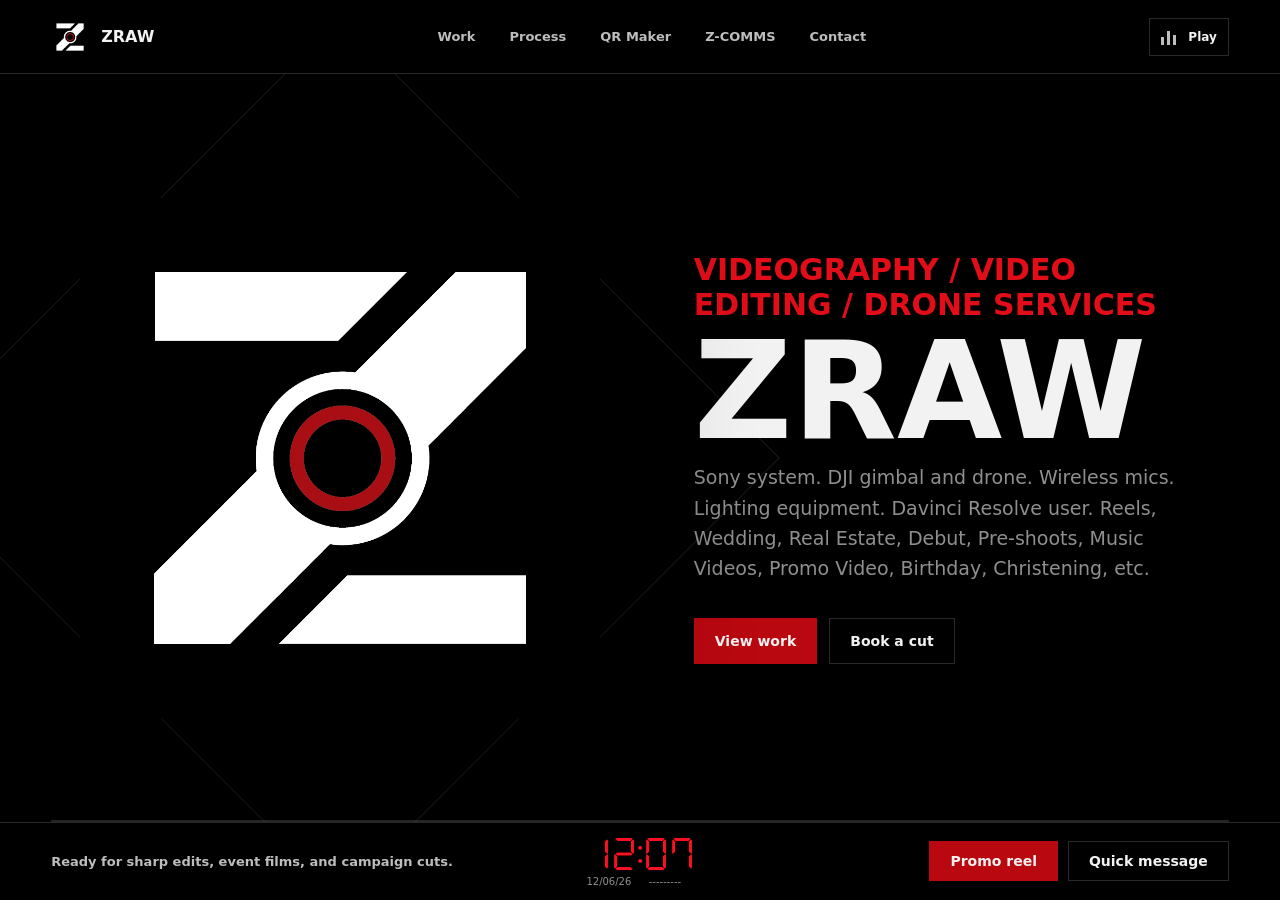
==== index.html @ f350b62f "Update index.html" ====
<!doctype html>
<html lang="en">
  <head>
    <meta charset="utf-8" />
    <meta name="viewport" content="width=device-width, initial-scale=1" />
    <title>ZRAW | Videography & Editing</title>
    <meta
      name="description"
      content="Premium horizontal portfolio website for ZRAW videography and video editing work."
    />
    <link rel="icon" type="image/png" sizes="1000x1000" href="favicon.png" />
    <link rel="stylesheet" href="styles.css" />
    <link rel="stylesheet" href="site-status.css" />
    <style>.zcomms-benefits{padding-left:20px;margin:0 0 16px;color:var(--silver);font-size:14px;line-height:1.6}.zcomms-benefits li+li{margin-top:8px}.zcomms-benefits strong{color:var(--white)}</style>
  </head>
  <body>
    <div class="noise" aria-hidden="true"></div>

    <header class="topbar">
      <a class="brand" href="#home" aria-label="ZRAW home">
        <img src="ZRAW.png" alt="ZRAW logo" />
        <span>ZRAW</span>
      </a>
      <nav class="nav" aria-label="Primary">
        <a href="#work">Work</a>
        <a href="#process">Process</a>
        <a href="#qr-maker">QR Maker</a>
        <a href="#z-comms">Z-COMMS</a>
        <a href="#contact">Contact</a>
      </nav>
      <button class="sound-toggle" type="button" id="soundToggle" aria-label="Toggle background music" aria-pressed="false">
        <span class="sound-bars" aria-hidden="true">
          <span></span>
          <span></span>
          <span></span>
        </span>
        <span class="sound-label">Sound</span>
      </button>
      <button class="menu-toggle" id="menuToggle" type="button" aria-label="Open navigation" aria-expanded="false">
        <span></span>
        <span></span>
      </button>
    </header>

    <main class="stage" id="stage" tabindex="0">
      <section class="panel hero" id="home" aria-labelledby="hero-title">
        <div class="hero-mark">
          <img src="ZRAW.png" alt="" />
        </div>
        <div class="hero-copy">
          <p class="kicker">Videography / Video Editing / Drone Services</p>
          <h1 id="hero-title">ZRAW</h1>
          <p>
            Sony system. DJI gimbal and drone. Wireless mics. Lighting equipment. Davinci Resolve user.
            Reels, Wedding, Real Estate, Debut, Pre-shoots, Music Videos, Promo Video, Birthday, Christening, etc.
          </p>
          <div class="hero-actions">
            <a class="button primary" href="#work">View work</a>
            <a class="button ghost" href="#contact">Book a cut</a>
          </div>
        </div>
        <div class="scroll-note">Scroll sideways</div>
      </section>

      <section class="panel reel-panel" id="work" aria-labelledby="work-title">
        <div class="section-heading">
          <h2 class="kicker" id="work-title">[<span class="brand-white">Z</span>]INEMATIC ON. [<span class="brand-white">RAW</span>]EMOTION.</h2>
          <p class="work-description">Real moments. Raw emotion. Cinematic storytelling.<br />
        </div>
        <div class="gallery-shell">
          <button class="gallery-arrow gallery-arrow-prev" type="button" id="videoPrev" aria-label="Previous video">
            <span class="skip-icon skip-icon-prev" aria-hidden="true"></span>
          </button>
          <div class="video-strip" id="videoStrip" aria-label="Video thumbnails"></div>
          <button class="gallery-arrow gallery-arrow-next" type="button" id="videoNext" aria-label="Next video">
            <span class="skip-icon skip-icon-next" aria-hidden="true"></span>
          </button>
        </div>
      </section>

      <section class="panel services" id="process" aria-labelledby="process-title">
        <div class="section-heading compact">
          <p class="kicker">Workflow</p>
          <h2 id="process-title">A clean production lane from idea to final export.</h2>
        </div>
        <div class="service-list">
          <article>
            <span>01</span>
            <h3>Pre-visual</h3>
            <p>Reference boards, shot priorities, lighting direction, and edit rhythm.</p>
          </article>
          <article>
            <span>02</span>
            <h3>Shoot</h3>
            <p>Focused coverage with strong framing, movement, and usable story beats.</p>
          </article>
          <article>
            <span>03</span>
            <h3>Finish</h3>
            <p>Editorial polish, color tone, sound texture, captions, and platform cuts.</p>
          </article>
        </div>
      </section>

      <section class="panel qr-panel" id="qr-maker" aria-labelledby="qr-title">
        <div class="section-heading compact">
          <p class="kicker">QR Maker</p>
          <h2 id="qr-title">Generate branded QR codes for your links.</h2>
          <p class="qr-lede">
            Paste a website, portfolio, social profile, booking page, or contact link.
            Your QR code is generated in the browser with no upload.
          </p>
        </div>

        <div class="qr-tool" aria-label="QR code generator">
          <label class="qr-field">
            <span>QR Code Name</span>
            <input id="qrNameInput" type="text" maxlength="48" placeholder="My Portfolio QR" autocomplete="off" />
          </label>

          <label class="qr-field">
            <span>Personal URL</span>
            <input id="qrUrlInput" type="url" inputmode="url" placeholder="https://yourname.com" autocomplete="off" />
          </label>

          <button class="button primary qr-generate" type="button" id="qrGenerateBtn">Generate</button>

          <div class="qr-preview" id="qrPreview">
            <p id="qrEmptyState">Your QR code will appear here.</p>
            <canvas id="qrCanvas" width="410" height="464" hidden></canvas>
          </div>

          <div class="qr-actions">
            <button class="button qr-action-button" id="qrDownloadBtn" type="button" disabled>Download PNG</button>
            <button class="button qr-action-button" id="qrCopyBtn" type="button" disabled>Copy Image</button>
          </div>

          <p class="qr-status" id="qrStatus" aria-live="polite"></p>
        </div>
      </section>


      <section class="panel zcomms-panel" id="z-comms" aria-labelledby="zcomms-title">
        <div class="zcomms-layout">
          <div class="zcomms-offers">
            <p class="kicker">Introducing</p>
            <h2 id="zcomms-title">Z-COMMS</h2>
            <article class="zcomms-card zcomms-bundle">
              <span class="zcomms-badge">ADMIN BUNDLE · WINDOWS + ANDROID</span>
              <h3>Create the workspace. Lead your team.</h3>
              <p>Get Windows Admin + Android Admin in one purchase.</p>
              <ul class="zcomms-benefits">
                <li><strong>Create your own workspaces</strong> and bring your team together.</li>
                <li><strong>Manage across rooms</strong> with the admin dashboard, member removal and bans, room closure, and instant host transfer.</li>
                <li><strong>Keep everyone informed</strong> with team announcements.</li>
                <li><strong>Enter without waiting for approval</strong> as an admin.</li>
              </ul>
              <p>Offline LAN use after license activation. Windows Admin 1.2.4 + Android Admin 1.2.3.</p>
              <a class="button primary" href="zcomms-order.html">Order Windows + Android</a>
            </article>
            <h3 class="zcomms-access-title">Free &amp; invite access</h3>
            <div class="zcomms-grid">
              <article class="zcomms-card">
                <span class="zcomms-badge neutral">FREE</span>
                <h4>Android Member</h4>
                <p>Join a workspace, create rooms, and lead your own room as host. Voice, push-to-talk, and chat included.</p>
                <p>No license activation required. Cannot create workspaces, use the admin dashboard, or send announcements. Version 1.4.3.</p>
                <!-- ANDROID FREE DOWNLOAD: replace the disabled button with your free download link. -->
                <button class="button ghost" type="button" disabled>Download coming soon</button>
              </article>
              <article class="zcomms-card">
                <span class="zcomms-badge neutral">INVITE ONLY</span>
                <h4>Web</h4>
                <p>Join by invitation for room voice, push-to-talk, chat, and announcements. No app installation or license activation required.</p>
                <p>Join-only: no workspace creation or hosting. Host trust setup required; background listening is limited.</p>
                <span class="zcomms-invite">Access through your invite link</span>
              </article>
            </div>
          </div>
          <div class="zcomms-media">
            <!-- PROMOTIONAL VIDEO: replace this placeholder with a responsive video or embed, keeping the 16:9 frame. -->
            <div class="zcomms-video" aria-label="Z-COMMS promotional video coming soon">
              <span class="zcomms-play" aria-hidden="true">&#9654;</span>
              <strong>See Z-COMMS in action</strong>
              <span>Promotional video coming soon</span>
            </div>
            <!-- APP DESCRIPTION: add your promotional description below the video here. -->
            <h3 style="margin-top:24px;line-height:1.25">Your team. Your workspace. Connected over LAN.</h3>
            <p class="zcomms-lede">Offline team voice and chat for coordinated teams. Choose the Admin bundle to build and manage your workspace; invite members to take part using Android Member or a supported browser.</p>
            <p class="zcomms-lede"><strong>Shared capacity:</strong> 4 rooms · 15 people per room · 90 workspace members. Admins manage any room; hosts manage their own room.</p>
            <p class="zcomms-lede" style="font-size:13px"><strong>Development releases — 23 October 2026.</strong> These builds are not designated stable. Windows launch and physical-device checks remain pending. PC browser worked in user testing; Android Chrome loading remains unresolved. Browser background audio and iOS push-to-talk are not guaranteed.</p>
          </div>
        </div>
      </section>

      <section class="panel contact" id="contact" aria-labelledby="contact-title">
        <div class="contact-layout">
          <div class="contact-card">
            <img src="ZRAW.png" alt="" />
            <p class="kicker">Available for new video projects</p>
            <h2 id="contact-title">Let the next frame feel intentional.</h2>

            <div class="contact-info">
              <article>
                <h3>Address</h3>
                <p>Dasmarinas City, Cavite, Philippines</p>
              </article>
              <article>
                <h3>Email</h3>
                <a href="mailto:zraw.services@gmail.com">zraw.services@gmail.com</a>
              </article>
            </div>
          </div>

          <form class="contact-form" id="contactForm" data-formspree-endpoint="https://formspree.io/f/xaqkydoe">
            <h3>Send us a message</h3>
            <div class="contact-row">
              <label>
                <span>Your name</span>
                <input id="contactName" name="name" type="text" autocomplete="name" required />
              </label>
              <label>
                <span>Your email</span>
                <input id="contactEmail" name="email" type="email" autocomplete="email" required />
              </label>
            </div>
            <p class="contact-privacy">Messages are sent through Formspree to ZRAW. Do not include sensitive files or passwords.</p>
            <label>
              <span>Your message</span>
              <textarea id="contactMessage" name="message" rows="5" required></textarea>
            </label>
            <input type="hidden" name="_subject" value="New ZRAW website inquiry" />
            <button class="button primary" type="submit">Send Message</button>
            <p class="contact-status" id="contactStatus" aria-live="polite"></p>
          </form>
        </div>
      </section>
    </main>

    <footer class="rail">
      <div class="progress" id="progress"></div>
    </footer>

    <audio id="backgroundMusic" src="audio/zraw-background.mp3" loop preload="auto"></audio>

    <aside class="bottom-bar" aria-label="Quick actions">
      <p>Ready for sharp edits, event films, and campaign cuts.</p>
      <div class="site-status" aria-label="GMT+8 clock and unique visitors">
        <time class="site-clock" id="siteClock" aria-label="Current time in GMT+8">--:--</time>
        <div class="site-status-details">
          <time id="siteDate" title="Current date in GMT+8">--/--/--</time>
          <span id="visitorCount" aria-label="Unique visitor count loading" title="Unique visitors since October 7, 2026; one per browser">---------</span>
        </div>
      </div>
      <div class="bottom-actions">
        <a class="button primary" href="#work">Promo reel</a>
        <a
          class="button ghost"
          href="https://www.facebook.com/messages/t/110751883917428"
          target="_blank"
          rel="noopener"
        >
          Quick message
        </a>
      </div>
    </aside>

    <div class="player-shell" id="playerShell" aria-hidden="true">
      <div class="player-backdrop" data-close-player></div>
      <section class="player-panel" aria-label="Video player">
        <div class="player-topline">
          <div>
            <p class="kicker" id="playerCategory">Video</p>
            <h2 id="playerTitle">Selected Work</h2>
          </div>
          <button class="icon-button" type="button" data-close-player aria-label="Close player">
            X
          </button>
        </div>
        <div class="video-frame">
          <button class="fullscreen-exit" type="button" id="fullscreenExit" aria-label="Exit fullscreen">
            X
          </button>
          <video id="featureVideo" playsinline preload="metadata"></video>
          <iframe
            id="drivePlayer"
            title="Embedded video player"
            allow="autoplay; fullscreen"
            allowfullscreen
          ></iframe>
          <div class="video-fallback" id="videoFallback">
            Video source coming soon.
          </div>
        </div>
        <div class="player-controls">
          <div class="playback-group">
            <button class="control-button compact-control" type="button" id="playerPrev" aria-label="Previous video">
              <span class="skip-icon skip-icon-prev" aria-hidden="true"></span>
            </button>
            <button class="control-button" type="button" id="playToggle">Play</button>
            <button class="control-button compact-control" type="button" id="playerNext" aria-label="Next video">
              <span class="skip-icon skip-icon-next" aria-hidden="true"></span>
            </button>
          </div>
          <label class="volume-control">
            <span>Volume</span>
            <input id="volumeSlider" type="range" min="0" max="1" step="0.05" value="0.8" />
          </label>
          <label class="quality-control">
            <span>Resolution</span>
            <select id="qualitySelect"></select>
          </label>
          <button class="control-button compact-control" type="button" id="fullscreenToggle">
            Full
          </button>
        </div>
      </section>
    </div>

    <script src="vendor/qrcode-generator.min.js"></script>
    <script src="script.js"></script>
    <script src="site-status.js"></script>
  </body>
</html>
---- styles.css ----
:root {
  --black: #000;
  --near-black: #000;
  --panel: #000;
  --white: #f2f2f2;
  --muted: #8f8f8f;
  --line: rgba(255, 255, 255, 0.16);
  --red: #b90810;
  --red-hot: #e20d18;
  --silver: #bdbdbd;
  --shadow: rgba(0, 0, 0, 0.46);
}

* {
  box-sizing: border-box;
}

[hidden] {
  display: none !important;
}

html {
  scroll-behavior: smooth;
}

body {
  margin: 0;
  min-height: 100vh;
  overflow: hidden;
  background: var(--black);
  color: var(--white);
  font-family:
    Inter,
    ui-sans-serif,
    system-ui,
    -apple-system,
    BlinkMacSystemFont,
    "Segoe UI",
    Arial,
    sans-serif;
}

body::before {
  position: fixed;
  inset: 0;
  z-index: -3;
  content: "";
  background: #000;
}

.noise {
  display: none;
}

.topbar {
  position: fixed;
  top: 0;
  left: 0;
  right: 0;
  z-index: 15;
  display: flex;
  align-items: center;
  justify-content: space-between;
  min-height: 74px;
  padding: 14px clamp(20px, 4vw, 56px);
  border-bottom: 1px solid var(--line);
  background: rgba(0, 0, 0, 0.94);
  backdrop-filter: blur(18px);
}

.brand,
.nav,
.button {
  display: inline-flex;
  align-items: center;
}

.brand {
  gap: 12px;
  color: var(--white);
  text-decoration: none;
  font-weight: 800;
}

.brand img {
  width: 38px;
  height: 38px;
  object-fit: contain;
}

.nav {
  gap: 6px;
  padding: 5px;
  border: 0;
  background: transparent;
}

.menu-toggle {
  display: none;
  width: 42px;
  height: 42px;
  place-items: center;
  gap: 5px;
  border: 1px solid var(--line);
  background: #000;
  color: var(--white);
  cursor: pointer;
}

.menu-toggle span {
  display: block;
  width: 15px;
  height: 2px;
  background: currentColor;
  transition: transform 180ms ease;
}

.topbar.is-open .menu-toggle span:first-child {
  transform: translateY(3.5px) rotate(45deg);
}

.topbar.is-open .menu-toggle span:last-child {
  transform: translateY(-3.5px) rotate(-45deg);
}

.nav a {
  color: var(--silver);
  text-decoration: none;
  padding: 9px 14px;
  font-size: 13px;
  font-weight: 700;
}

.nav a:hover {
  color: var(--white);
  background: rgba(255, 255, 255, 0.06);
}

.stage {
  display: flex;
  width: 100vw;
  height: 100vh;
  overflow-x: auto;
  overflow-y: hidden;
  scroll-snap-type: x mandatory;
  scrollbar-width: none;
}

.stage::-webkit-scrollbar {
  display: none;
}

.panel {
  position: relative;
  display: grid;
  flex: 0 0 100vw;
  min-width: 100vw;
  height: 100vh;
  padding: 112px clamp(24px, 5vw, 72px) 96px;
  scroll-snap-align: start;
  overflow: hidden;
}

.hero {
  grid-template-columns: minmax(280px, 0.9fr) minmax(320px, 0.85fr);
  align-items: center;
  gap: clamp(24px, 6vw, 96px);
}

.hero-mark {
  position: relative;
  display: grid;
  place-items: center;
  min-height: 56vh;
}

.hero-mark::before {
  position: absolute;
  width: min(60vw, 620px);
  aspect-ratio: 1;
  border: 1px solid rgba(255, 255, 255, 0.11);
  content: "";
  transform: rotate(45deg);
}

.hero-mark img {
  position: relative;
  width: min(52vw, 520px);
  filter: drop-shadow(0 34px 70px var(--shadow));
}

.hero-copy {
  max-width: 650px;
}

.kicker {
  margin: 0 0 16px;
  color: var(--red-hot);
  font-size: 30px;
  font-weight: 800;
  letter-spacing: 0;
  text-transform: uppercase;
}

h1,
h2,
h3,
p {
  margin-top: 0;
}

h1 {
  margin-bottom: 18px;
  font-size: 136px;
  line-height: 0.78;
  font-weight: 800;
}

h2 {
  max-width: 920px;
  margin-bottom: 0;
  font-size: 20px;
  line-height: 0.96;
}

h3 {
  margin-bottom: 0;
  font-size: 25px;
  line-height: 1;
}

.hero-copy > p:not(.kicker),
.work-description,
.service-list p {
  color: var(--muted);
  font-size: 19px;
  line-height: 1.6;
}

.hero-actions {
  display: flex;
  flex-wrap: wrap;
  gap: 12px;
  margin-top: 34px;
}

.button {
  min-height: 46px;
  justify-content: center;
  border: 1px solid var(--line);
  padding: 0 20px;
  color: var(--white);
  text-decoration: none;
  font-weight: 800;
  font-size: 14px;
}

.button.primary {
  border-color: var(--red);
  background: var(--red);
}

.button.primary:hover {
  background: var(--red-hot);
}

.button.ghost:hover {
  background: rgba(255, 255, 255, 0.06);
}

.scroll-note {
  position: absolute;
  right: 34px;
  bottom: 34px;
  color: var(--muted);
  font-size: 12px;
  font-weight: 700;
  text-transform: uppercase;
}

.reel-panel {
  grid-template-rows: auto 1fr;
  gap: 34px;
}

.section-heading {
  align-self: end;
  max-width: 980px;
}

.gallery-shell {
  position: relative;
  min-width: 0;
}

.video-strip {
  display: flex;
  gap: 18px;
  height: 100%;
  min-height: 0;
  overflow-x: auto;
  overflow-y: hidden;
  scroll-snap-type: x mandatory;
  scrollbar-width: none;
}

.video-strip::-webkit-scrollbar {
  display: none;
}

.gallery-arrow {
  position: absolute;
  top: 50%;
  z-index: 4;
  display: grid;
  width: 38px;
  height: 38px;
  place-items: center;
  border: 1px solid var(--line);
  border-radius: 50%;
  background: #000;
  color: var(--white);
  font: inherit;
  font-size: 12px;
  font-weight: 800;
  cursor: pointer;
  transform: translateY(-50%);
}

.skip-icon {
  position: relative;
  display: block;
  width: 15px;
  height: 14px;
  margin: auto;
}

.skip-icon::before,
.skip-icon::after {
  position: absolute;
  top: 50%;
  content: "";
  transform: translateY(-50%);
}

.skip-icon::before {
  width: 3px;
  height: 14px;
  background: var(--white);
}

.skip-icon::after {
  width: 0;
  height: 0;
  border-top: 7px solid transparent;
  border-bottom: 7px solid transparent;
}

.skip-icon-next::before {
  right: 0;
}

.skip-icon-next::after {
  left: 1px;
  border-left: 10px solid var(--white);
}

.skip-icon-prev::before {
  left: 0;
}

.skip-icon-prev::after {
  right: 1px;
  border-right: 10px solid var(--white);
}

.gallery-arrow:hover {
  background: var(--red);
}

.gallery-arrow-prev {
  left: 12px;
}

.gallery-arrow-next {
  right: 12px;
}

.video-card {
  position: relative;
  display: grid;
  flex: 0 0 min(76vw, 920px);
  min-height: 440px;
  align-items: end;
  padding: clamp(20px, 3vw, 34px);
  border: 1px solid var(--line);
  overflow: hidden;
  scroll-snap-align: center;
  box-shadow: 0 30px 90px var(--shadow);
  cursor: pointer;
}

.video-card::before,
.video-card::after {
  position: absolute;
  inset: 0;
  content: "";
}

.video-card::before {
  z-index: 1;
  background: linear-gradient(180deg, transparent 0%, rgba(0, 0, 0, 0.86) 86%);
}

.video-card::after {
  background-image:
    var(--thumb, none),
    linear-gradient(#000, #000);
  background-position: center;
  background-size: cover;
  opacity: 1;
  transition: transform 500ms ease;
}

.video-card:hover::after,
.video-card:focus-visible::after,
.video-card.is-previewing::after {
  background-image:
    var(--preview, var(--thumb, none)),
    linear-gradient(#000, #000);
  transform: scale(1.04);
}

.video-card:focus-visible {
  outline: 1px solid var(--red-hot);
  outline-offset: 4px;
}

.video-card > * {
  position: relative;
  z-index: 2;
}

.video-meta {
  display: grid;
  grid-template-columns: auto 1fr auto;
  align-items: end;
  gap: 12px 18px;
}

.video-meta span {
  grid-row: span 3;
  color: var(--red-hot);
  font-size: 52px;
  line-height: 0.9;
  font-weight: 800;
}

.video-meta p {
  margin-bottom: 8px;
  color: var(--silver);
  font-size: 12px;
  font-weight: 800;
  text-transform: uppercase;
}

.video-meta h3 {
  grid-column: 2 / 4;
  font-size: 42px;
}

.video-meta small {
  color: var(--muted);
  font-weight: 800;
}

.player-shell {
  position: fixed;
  inset: 0;
  z-index: 30;
  display: none;
  padding: 32px;
  place-items: center;
}

.player-shell.is-open {
  display: grid;
}

.player-backdrop {
  position: absolute;
  inset: 0;
  background: #000;
  backdrop-filter: blur(18px);
}

.player-panel {
  position: relative;
  z-index: 1;
  display: grid;
  width: min(1180px, 100%);
  gap: 18px;
}

.player-topline,
.player-controls {
  display: flex;
  align-items: center;
  justify-content: space-between;
  gap: 16px;
}

.player-topline h2 {
  font-size: 34px;
}

.icon-button,
.control-button,
.quality-control select {
  min-height: 42px;
  border: 1px solid var(--line);
  background: #080808;
  color: var(--white);
  font: inherit;
  font-weight: 800;
}

.icon-button {
  width: 42px;
  cursor: pointer;
}

.video-frame {
  position: relative;
  display: grid;
  aspect-ratio: 16 / 9;
  border: 1px solid var(--line);
  background: #000;
  box-shadow: none;
}

.fullscreen-exit {
  position: absolute;
  top: 14px;
  right: 14px;
  z-index: 6;
  display: none;
  width: 44px;
  height: 44px;
  border: 1px solid var(--line);
  background: rgba(0, 0, 0, 0.72);
  color: var(--white);
  font: inherit;
  font-size: 18px;
  font-weight: 800;
  cursor: pointer;
}

.fullscreen-exit:hover {
  background: var(--red);
}

.video-frame:fullscreen {
  width: 100vw;
  height: 100vh;
  aspect-ratio: auto;
  border: 0;
  background: #000;
}

.video-frame:fullscreen .fullscreen-exit {
  display: grid;
  place-items: center;
}

.video-frame:-webkit-full-screen {
  width: 100vw;
  height: 100vh;
  aspect-ratio: auto;
  border: 0;
  background: #000;
}

.video-frame:-webkit-full-screen .fullscreen-exit {
  display: grid;
  place-items: center;
}

.video-frame video,
.video-frame iframe,
.video-fallback {
  width: 100%;
  height: 100%;
}

.video-frame video,
.video-frame iframe {
  border: 0;
  object-fit: contain;
}

.video-fallback {
  display: grid;
  place-items: center;
  padding: 28px;
  color: var(--muted);
  text-align: center;
}

.video-fallback span {
  color: var(--white);
  font-weight: 800;
}

.player-controls {
  border: 1px solid var(--line);
  padding: 12px;
  background: #000;
}

.playback-group {
  display: inline-flex;
  align-items: center;
  gap: 6px;
}

.control-button {
  display: inline-grid;
  place-items: center;
  min-width: 92px;
  cursor: pointer;
}

.compact-control {
  min-width: 38px;
  width: 38px;
  height: 38px;
  min-height: 38px;
  border-radius: 0;
  padding: 0;
  font-size: 12px;
  line-height: 1;
}

.control-button:hover,
.icon-button:hover {
  background: var(--red);
}

.control-button:disabled,
.volume-control input:disabled,
.quality-control select:disabled {
  cursor: not-allowed;
  opacity: 0.45;
}

.volume-control,
.quality-control {
  display: inline-flex;
  align-items: center;
  gap: 10px;
  color: var(--silver);
  font-size: 12px;
  font-weight: 800;
  text-transform: uppercase;
}

.volume-control input {
  width: 160px;
  accent-color: var(--red-hot);
}

.quality-control select {
  padding: 0 12px;
  color: var(--white);
  cursor: pointer;
}

.services {
  grid-template-columns: minmax(320px, 0.7fr) minmax(560px, 1fr);
  align-items: center;
  gap: clamp(24px, 5vw, 80px);
}

.compact h2 {
  font-size: 58px;
}

.service-list {
  display: grid;
  gap: 14px;
}

.service-list article {
  display: grid;
  grid-template-columns: 56px 0.36fr 1fr;
  align-items: baseline;
  gap: 22px;
  padding: 26px 0;
  border-top: 1px solid var(--line);
}

.service-list article:last-child {
  border-bottom: 1px solid var(--line);
}

.service-list span {
  color: var(--red-hot);
  font-weight: 800;
}

.service-list p {
  margin-bottom: 0;
  font-size: 16px;
}

.qr-panel {
  grid-template-columns: minmax(320px, 0.82fr) minmax(360px, 520px);
  gap: clamp(34px, 5vw, 72px);
  align-items: center;
}

.qr-lede {
  max-width: 58ch;
  color: var(--muted);
  font-size: 17px;
  line-height: 1.7;
}

.qr-tool {
  display: grid;
  gap: 16px;
  border: 1px solid var(--line);
  padding: clamp(18px, 2.2vw, 26px);
  background: #050505;
  box-shadow: 0 30px 90px var(--shadow);
}

.qr-field {
  display: grid;
  gap: 9px;
  color: var(--silver);
  font-size: 12px;
  font-weight: 800;
  text-transform: uppercase;
}

.qr-field input {
  min-height: 46px;
  width: 100%;
  border: 1px solid var(--line);
  border-radius: 0;
  padding: 0 14px;
  background: #000;
  color: var(--white);
  font: inherit;
  font-size: 15px;
  font-weight: 650;
  outline: 0;
  text-transform: none;
}

.qr-field input:focus {
  border-color: rgba(211, 12, 25, 0.72);
}

.qr-generate {
  width: 100%;
  min-height: 50px;
}

.qr-preview {
  display: grid;
  min-height: 330px;
  place-items: center;
  border: 1px dashed rgba(255, 255, 255, 0.22);
  background: #080808;
  padding: 18px;
}

.qr-preview p {
  max-width: 220px;
  margin: 0;
  color: var(--muted);
  line-height: 1.55;
  text-align: center;
}

.qr-preview canvas {
  width: min(310px, 100%);
  height: auto;
  background: #fff;
}

.qr-actions {
  display: grid;
  grid-template-columns: 1fr 1fr;
  gap: 12px;
}

.qr-action-button {
  min-height: 50px;
  border-color: rgba(255, 255, 255, 0.24);
  background: #111;
  color: var(--white);
}

.qr-action-button:not(:disabled) {
  border-color: rgba(211, 12, 25, 0.8);
  background: rgba(211, 12, 25, 0.18);
  box-shadow: inset 0 0 0 1px rgba(211, 12, 25, 0.24);
}

.qr-action-button:not(:disabled):hover {
  background: var(--red);
}

.qr-action-button:disabled {
  cursor: not-allowed;
  color: rgba(255, 255, 255, 0.45);
  opacity: 1;
}

.qr-status {
  min-height: 22px;
  margin: 0;
  color: var(--muted);
  font-size: 13px;
  line-height: 1.5;
}

.qr-status.is-error {
  color: #ff6b72;
  font-weight: 750;
}

.contact {
  align-items: center;
}

.contact-layout {
  display: grid;
  grid-template-columns: minmax(280px, 0.8fr) minmax(360px, 1.2fr);
  gap: clamp(34px, 6vw, 82px);
  align-items: center;
  width: min(1120px, 100%);
}

.contact-card {
  display: grid;
  justify-items: start;
  width: 100%;
  text-align: left;
}

.contact-card img {
  width: 104px;
  height: 104px;
  object-fit: contain;
  margin-bottom: 24px;
}

.contact-card h2 {
  margin-bottom: 28px;
}

.contact-info {
  display: grid;
  gap: 22px;
  width: 100%;
  border-top: 1px solid var(--line);
  padding-top: 24px;
}

.contact-info article {
  display: grid;
  gap: 6px;
}

.contact-info h3,
.contact-form h3 {
  margin: 0;
  color: var(--white);
  font-size: 17px;
}

.contact-info p,
.contact-info a {
  margin: 0;
  color: var(--silver);
  text-decoration: none;
  font-weight: 650;
}

.contact-info a:hover {
  color: var(--white);
}

.contact-form {
  display: grid;
  gap: 22px;
  border: 1px solid var(--line);
  padding: clamp(20px, 3vw, 34px);
  background: #050505;
  box-shadow: 0 30px 90px var(--shadow);
}

.contact-row {
  display: grid;
  grid-template-columns: 1fr 1fr;
  gap: 14px;
}

.contact-form label {
  display: grid;
  gap: 8px;
  color: var(--silver);
  font-size: 13px;
  font-weight: 800;
}

.contact-form input,
.contact-form textarea {
  width: 100%;
  border: 0;
  border-bottom: 1px solid rgba(255, 255, 255, 0.58);
  border-radius: 0;
  padding: 10px 0;
  background: transparent;
  color: var(--white);
  font: inherit;
  font-size: 15px;
  outline: 0;
  resize: vertical;
}

.contact-form input:focus,
.contact-form textarea:focus {
  border-color: var(--red-hot);
}

.contact-privacy {
  margin: -8px 0 0;
  color: var(--muted);
  font-size: 12px;
  line-height: 1.5;
}

.contact-form .button {
  justify-self: end;
  min-height: 46px;
}

.contact-status {
  min-height: 20px;
  margin: -8px 0 0;
  color: var(--muted);
  font-size: 13px;
}

.contact-status.is-error {
  color: #ff6b72;
  font-weight: 750;
}

.rail {
  position: fixed;
  left: clamp(20px, 4vw, 56px);
  right: clamp(20px, 4vw, 56px);
  bottom: 78px;
  z-index: 11;
  height: 2px;
  background: rgba(255, 255, 255, 0.14);
}

.progress {
  width: 0;
  height: 100%;
  background: var(--red-hot);
}

.bottom-bar {
  position: fixed;
  left: 0;
  right: 0;
  bottom: 0;
  z-index: 15;
  display: flex;
  min-height: 64px;
  align-items: center;
  justify-content: space-between;
  gap: 16px;
  padding: 12px clamp(20px, 4vw, 56px);
  border-top: 1px solid var(--line);
  background: rgba(0, 0, 0, 0.94);
  backdrop-filter: blur(18px);
}

.bottom-bar p {
  margin: 0;
  color: var(--silver);
  font-size: 13px;
  font-weight: 700;
}

.bottom-actions {
  display: flex;
  flex-wrap: wrap;
  gap: 10px;
  justify-content: flex-end;
}

.bottom-actions .button {
  min-height: 40px;
}

.sound-toggle {
  display: inline-flex;
  min-height: 38px;
  align-items: center;
  gap: 9px;
  border: 1px solid var(--line);
  padding: 0 11px;
  background: rgba(0, 0, 0, 0.94);
  color: var(--white);
  font: inherit;
  font-size: 12px;
  font-weight: 800;
  cursor: pointer;
}

.sound-toggle:hover {
  border-color: rgba(255, 255, 255, 0.36);
}

.sound-bars {
  display: inline-flex;
  width: 18px;
  height: 16px;
  align-items: end;
  gap: 3px;
}

.sound-bars span {
  display: block;
  width: 3px;
  min-height: 5px;
  background: var(--red-hot);
}

.sound-bars span:nth-child(1) {
  height: 8px;
}

.sound-bars span:nth-child(2) {
  height: 14px;
}

.sound-bars span:nth-child(3) {
  height: 10px;
}

.sound-toggle.is-muted .sound-bars span {
  height: 3px;
  background: var(--muted);
}

.sound-toggle.is-paused .sound-bars span {
  background: var(--silver);
}

@media (max-width: 900px) {
  body {
    overflow: auto;
  }

  .topbar {
    align-items: center;
    min-height: 64px;
    padding: 12px 18px;
  }

  .brand img {
    width: 34px;
    height: 34px;
  }

  .menu-toggle {
    display: grid;
    order: 4;
  }

  .sound-toggle {
    order: 3;
    margin-left: auto;
    min-height: 38px;
  }

  .sound-label {
    display: none;
  }

  .nav {
    order: 5;
    position: absolute;
    top: calc(100% + 1px);
    left: 18px;
    right: 18px;
    display: grid;
    gap: 0;
    padding: 6px;
    border: 1px solid var(--line);
    background: rgba(0, 0, 0, 0.98);
    opacity: 0;
    pointer-events: none;
    transform: translateY(-8px);
    transition: opacity 180ms ease, transform 180ms ease;
  }

  .topbar.is-open .nav {
    opacity: 1;
    pointer-events: auto;
    transform: translateY(0);
  }

  .nav a {
    padding: 14px 12px;
    border-bottom: 1px solid var(--line);
  }

  .nav a:last-child {
    border-bottom: 0;
  }

  .stage {
    display: block;
    height: auto;
    overflow: visible;
    scroll-snap-type: none;
  }

  .panel {
    display: grid;
    min-width: 0;
    width: 100%;
    min-height: 100vh;
    height: auto;
    padding: 96px 20px 56px;
    padding-bottom: 132px;
  }

  .hero,
  .services,
  .qr-panel,
  .contact-layout,
  .contact-row {
    grid-template-columns: 1fr;
  }

  .hero-mark {
    min-height: 38vh;
    order: -1;
  }

  .hero-mark img {
    width: min(78vw, 380px);
  }

  h1 {
    font-size: 76px;
  }

  h2,
  .compact h2 {
    font-size: 38px;
  }

  .hero-copy > p:not(.kicker),
.work-description,
  .service-list p {
    font-size: 16px;
  }

  .reel-panel {
    min-height: 100vh;
  }

  .video-strip {
    margin-inline: -20px;
    padding-inline: 20px;
  }

  .gallery-arrow {
    width: 34px;
    height: 34px;
    font-size: 11px;
  }

  .video-card {
    flex-basis: calc(100vw - 40px);
    min-height: 58vh;
  }

  .video-meta {
    grid-template-columns: 1fr auto;
  }

  .video-meta span {
    grid-row: auto;
    font-size: 36px;
  }

  .video-meta p {
    grid-column: 1 / 3;
  }

  .video-meta h3 {
    grid-column: 1 / 3;
    font-size: 30px;
  }

  .player-shell {
    padding: 14px;
  }

  .fullscreen-exit {
    top: 10px;
    right: 10px;
    width: 40px;
    height: 40px;
    font-size: 16px;
  }

  .player-topline,
  .player-controls {
    align-items: stretch;
  }

  .player-controls {
    display: grid;
  }

  .playback-group {
    display: grid;
    grid-template-columns: 1fr 1.2fr 1fr;
    justify-items: center;
  }

  .control-button,
  .compact-control {
    min-width: 0;
    width: 100%;
  }

  .compact-control {
    aspect-ratio: 1;
    width: 38px;
    justify-self: center;
  }

  .volume-control,
  .quality-control {
    justify-content: space-between;
  }

  .volume-control input {
    width: min(48vw, 180px);
  }

  .service-list article {
    grid-template-columns: 44px 1fr;
  }

  .service-list p {
    grid-column: 2;
  }

  .qr-panel {
    align-content: start;
    gap: 24px;
  }

  .qr-tool {
    gap: 14px;
    padding: 16px;
  }

  .qr-field input,
  .qr-generate,
  .qr-action-button {
    min-height: 48px;
  }

  .qr-preview {
    min-height: 260px;
    padding: 14px;
  }

  .qr-actions {
    grid-template-columns: 1fr;
    gap: 10px;
  }

  .contact-card {
    justify-items: center;
    text-align: center;
  }

  .contact-info {
    justify-items: center;
  }

  .contact-form {
    padding: 18px;
  }

  .contact-form .button {
    width: 100%;
    justify-self: stretch;
  }

  .rail,
  .scroll-note {
    display: none;
  }

  .bottom-bar {
    display: grid;
    gap: 10px;
    min-height: 112px;
    padding: 12px 18px;
  }

  .bottom-bar p {
    font-size: 12px;
  }

  .bottom-actions {
    display: grid;
    grid-template-columns: 1fr 1fr;
    justify-content: stretch;
  }

  .bottom-actions .button {
    padding-inline: 10px;
  }
}

/* Silent MP4 previews sit above the still image, beneath the text gradient. */
.video-card > .video-thumbnail {
  position: absolute;
  inset: 0;
  width: 100%;
  height: 100%;
  object-fit: cover;
  pointer-events: none;
  z-index: 1;
  opacity: 0;
}
.video-card:hover > .video-thumbnail.is-ready,
.video-card.is-touch-preview > .video-thumbnail.is-ready { opacity: 1; }
.video-card::before { z-index: 2; pointer-events: none; }
.video-card > .video-meta { z-index: 3; }
/* Match the work introduction to the hero typography. */
.reel-panel .section-heading { max-width: 650px; }
.reel-panel .section-heading > .kicker {
  font-size: 30px;
  line-height: normal;
  overflow-wrap: anywhere;
}
.work-description {
  font-weight: 400;
  margin-bottom: 0;
}
@media (hover: none) {
  .video-card:not(.is-touch-preview) > .video-thumbnail.is-ready { opacity: 0; }
  .video-card.is-touch-preview::before {
    content: "Tap again to watch";
    display: flex;
    align-items: flex-start;
    justify-content: flex-end;
    padding: 16px;
    color: var(--white);
    font-size: 14px;
    font-weight: 600;
  }
}
/* Keep the brand line intact; JavaScript fits it to the available width. */
.reel-panel .section-heading { min-width: 0; width: 100%; }
#work-title {
  white-space: nowrap;
  overflow-wrap: normal;
  font-size: min(30px, 5vw);
}
#work-title .brand-white { color: #fff; }
/* Keep the player inside the visible viewport, including rotated phones. */
body.player-open { overflow: hidden; }
.player-shell {
  height: 100vh;
  height: 100dvh;
  overflow: auto;
  overscroll-behavior: contain;
}
.player-panel { min-width: 0; }
.player-topline > div { min-width: 0; }
.player-topline .icon-button { flex-shrink: 0; }

@media (max-width: 900px), (max-height: 600px) {
  .player-shell {
    padding: max(8px, env(safe-area-inset-top)) max(10px, env(safe-area-inset-right)) max(8px, env(safe-area-inset-bottom)) max(10px, env(safe-area-inset-left));
  }
  .player-panel {
    height: 100%;
    min-height: 0;
    grid-template-rows: auto minmax(80px, 1fr) auto;
    gap: 8px;
  }
  .player-topline { align-items: center; gap: 8px; }
  .player-topline .kicker { font-size: 14px; margin-bottom: 4px; }
  .player-topline h2 {
    font-size: 22px;
    line-height: 1.15;
    overflow-wrap: anywhere;
  }
  .player-panel .video-frame {
    min-height: 0;
    min-width: 0;
    width: 100%;
    height: 100%;
    aspect-ratio: auto;
  }
  .video-frame > video,
  .video-frame > iframe,
  .video-frame > .video-fallback {
    position: absolute;
    inset: 0;
    min-height: 0;
  }
  .player-controls {
    display: flex;
    flex-wrap: wrap;
    align-items: center;
    justify-content: space-between;
    gap: 8px;
    padding: 6px;
  }
  .playback-group { display: flex; flex-shrink: 0; gap: 4px; }
  .player-controls .control-button { width: auto; min-width: 44px; min-height: 44px; }
  .player-controls .compact-control { width: 44px; height: 44px; }
  .player-controls .volume-control,
  .player-controls .quality-control { gap: 6px; font-size: 11px; }
  .player-controls .volume-control input { width: 80px; }
  .player-controls .quality-control select { min-height: 44px; max-width: 105px; padding: 0 6px; }
}

@media (orientation: landscape) and (max-height: 600px) {
  .player-topline h2 { font-size: 18px; }
  .player-topline .kicker { font-size: 12px; margin-bottom: 2px; }
  .player-controls {
    flex-wrap: nowrap;
    overflow-x: auto;
    justify-content: flex-start;
  }
  .player-controls > * { flex-shrink: 0; }
  .player-controls .volume-control { margin-left: auto; }
}

/* Z-COMMS promotion and edition selection. */
.zcomms-panel { display: block; overflow-y: auto; overscroll-behavior-y: contain; }
.zcomms-layout { display: grid; grid-template-columns: minmax(0,1fr) minmax(0,1fr); gap: clamp(24px,3vw,48px); align-items: start; }
.zcomms-offers,.zcomms-media { min-width: 0; }
#zcomms-title { font-size: clamp(42px,5vw,76px); line-height: 1; margin-bottom: 24px; }
.zcomms-offers > .kicker { font-size: 13px; letter-spacing: .14em; margin-bottom: 12px; }
.zcomms-video { aspect-ratio: 16 / 9; width: 100%; display: flex; flex-direction: column; align-items: center; justify-content: center; gap: 10px; border: 1px dashed var(--line); background: #080808; text-align: center; padding: 16px; }
.zcomms-video > span:last-child { color: var(--muted); font-size: 13px; }
.zcomms-play { color: var(--red-hot); font-size: 30px; }
.zcomms-lede { color: var(--silver); line-height: 1.65; font-size: 16px; margin: 20px 0 0; }
.zcomms-grid { display: grid; grid-template-columns: repeat(2,minmax(0,1fr)); gap: 14px; }
.zcomms-card { min-width: 0; display: flex; flex-direction: column; align-items: flex-start; border: 1px solid var(--line); border-top: 2px solid var(--red); background: #080808; padding: clamp(16px,1.5vw,24px); }
.zcomms-card h3,.zcomms-card h4 { font-size: 23px; line-height: 1.2; margin: 12px 0 10px; }
.zcomms-card p { color: var(--silver); line-height: 1.55; font-size: 14px; }
.zcomms-badge { font-size: 10px; font-weight: 800; letter-spacing: .1em; color: #ff737a; }
.zcomms-badge.neutral { color: var(--silver); }
.zcomms-card .button { margin-top: auto; max-width: 100%; min-height: 46px; padding: 12px 14px; text-align: center; }
.zcomms-card button:disabled { cursor: not-allowed; background: #171717; border-color: var(--line); color: #aaa; }
.zcomms-invite { margin-top: auto; font-size: 13px; color: var(--silver); padding: 12px 0; }
.zcomms-access-title { font-size: 18px; line-height: 1.3; margin: 22px 0 12px; }
@media (max-width: 900px) {
  .zcomms-panel { overflow: visible; }
  .zcomms-layout { grid-template-columns: 1fr; gap: 24px; }
  .zcomms-offers { display: contents; }
  .zcomms-offers > .kicker { grid-row: 1; margin: 0; }
  #zcomms-title { grid-row: 2; margin: -12px 0 0; }
  .zcomms-media { grid-row: 3; }
  .zcomms-bundle { grid-row: 4; }
  .zcomms-access-title { margin: 0; }
  .zcomms-card .button { width: 100%; }
}
@media (max-width: 480px) {
  .zcomms-grid { grid-template-columns: 1fr; }
}
---- site-status.css ----
@font-face {
  font-family: "ZRAW Digital";
  src: url("DSEG7Classic-Regular.woff2") format("woff2");
  font-weight: 400;
  font-style: normal;
  font-display: swap;
}

.bottom-bar {
  display: grid;
  grid-template-columns: minmax(0, 1fr) auto minmax(0, 1fr);
  padding-bottom: max(12px, env(safe-area-inset-bottom));
}

.bottom-actions { justify-self: end; }

.site-status {
  justify-self: center;
  text-align: center;
  white-space: nowrap;
  font-variant-numeric: tabular-nums;
}

.site-clock {
  display: block;
  color: #ff1020;
  font-family: "ZRAW Digital", monospace;
  font-size: 32px;
  font-weight: 400;
  line-height: 1.2;
}

.site-status-details {
  display: flex;
  justify-content: center;
  align-items: baseline;
  gap: 5px;
  margin-top: 3px;
  color: var(--muted);
  font-size: 10px;
  line-height: 1.2;
}

#visitorCount { min-width: 9ch; }

@media (max-width: 900px) {
  .bottom-bar {
    grid-template-columns: minmax(0, 1fr) auto;
    grid-template-rows: auto auto;
    gap: 8px 12px;
    padding-inline: 14px;
  }

  .bottom-bar > p {
    grid-column: 1;
    grid-row: 1;
    font-size: 11px;
    line-height: 1.4;
  }

  .bottom-actions {
    grid-column: 1;
    grid-row: 2;
    justify-self: stretch;
    gap: 8px;
    min-width: 0;
  }

  .bottom-actions .button {
    padding-inline: 6px;
    font-size: 12px;
    white-space: nowrap;
  }

  .site-status {
    grid-column: 2;
    grid-row: 1 / 3;
    align-self: center;
    justify-self: end;
  }

  .site-clock { font-size: 30px; }
  .site-status-details { font-size: 9px; gap: 4px; }
  .panel { padding-bottom: calc(144px + env(safe-area-inset-bottom)); }
}

@media (max-width: 360px) {
  .bottom-bar { column-gap: 8px; padding-inline: 10px; }
  .bottom-actions .button { font-size: 11px; padding-inline: 4px; }
  .site-clock { font-size: 27px; }
}
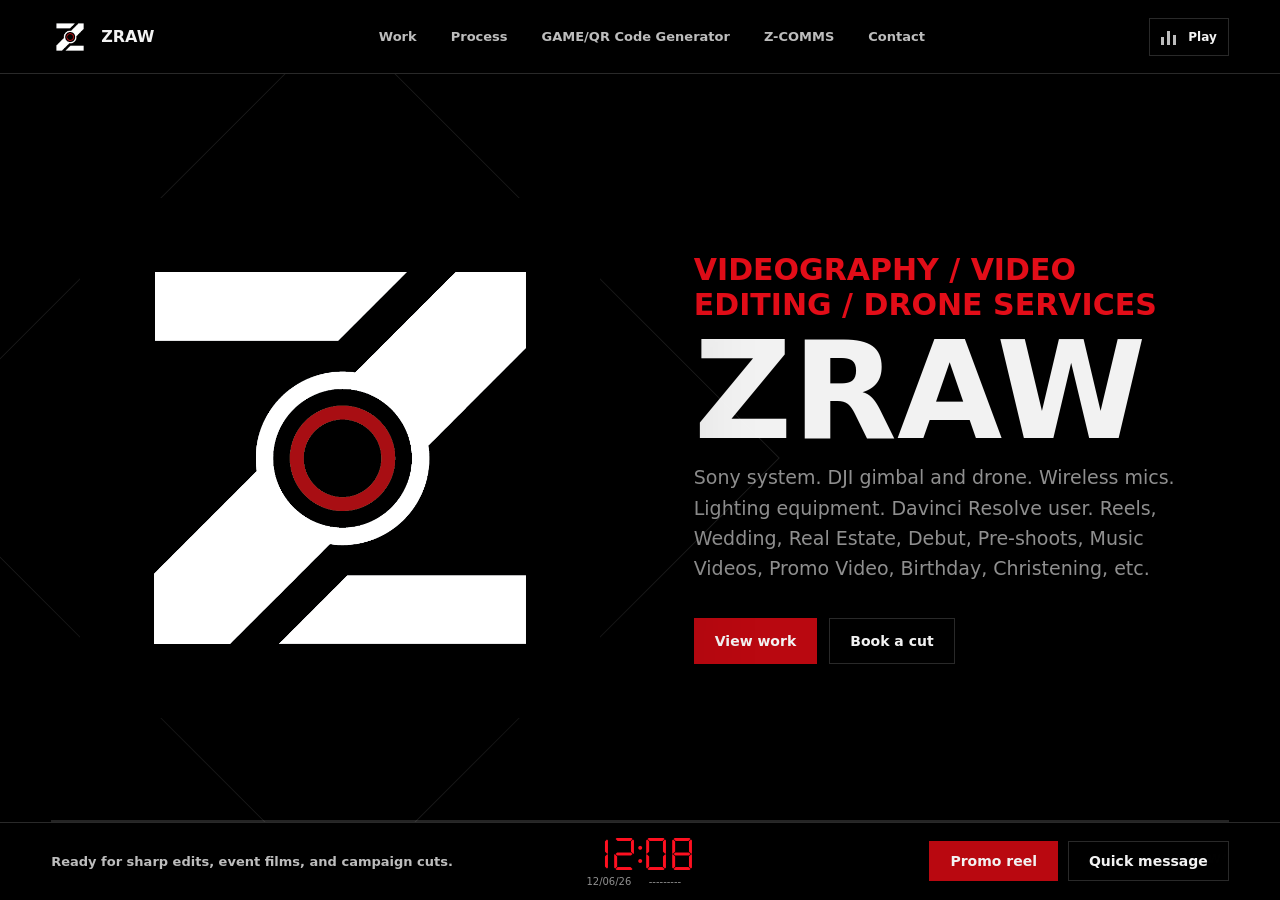
==== commit 93394f15: "Move QR introduction beneath generator and rename navigation" ====
--- a/index.html
+++ b/index.html
@@ -1,327 +1,343 @@
-<!doctype html>
-<html lang="en">
-  <head>
-    <meta charset="utf-8" />
-    <meta name="viewport" content="width=device-width, initial-scale=1" />
-    <title>ZRAW | Videography & Editing</title>
-    <meta
-      name="description"
-      content="Premium horizontal portfolio website for ZRAW videography and video editing work."
-    />
-    <link rel="icon" type="image/png" sizes="1000x1000" href="favicon.png" />
-    <link rel="stylesheet" href="styles.css" />
-    <link rel="stylesheet" href="site-status.css" />
-    <style>.zcomms-benefits{padding-left:20px;margin:0 0 16px;color:var(--silver);font-size:14px;line-height:1.6}.zcomms-benefits li+li{margin-top:8px}.zcomms-benefits strong{color:var(--white)}</style>
-  </head>
-  <body>
-    <div class="noise" aria-hidden="true"></div>
-
-    <header class="topbar">
-      <a class="brand" href="#home" aria-label="ZRAW home">
-        <img src="ZRAW.png" alt="ZRAW logo" />
-        <span>ZRAW</span>
-      </a>
-      <nav class="nav" aria-label="Primary">
-        <a href="#work">Work</a>
-        <a href="#process">Process</a>
-        <a href="#qr-maker">QR Maker</a>
-        <a href="#z-comms">Z-COMMS</a>
-        <a href="#contact">Contact</a>
-      </nav>
-      <button class="sound-toggle" type="button" id="soundToggle" aria-label="Toggle background music" aria-pressed="false">
-        <span class="sound-bars" aria-hidden="true">
-          <span></span>
-          <span></span>
-          <span></span>
-        </span>
-        <span class="sound-label">Sound</span>
-      </button>
-      <button class="menu-toggle" id="menuToggle" type="button" aria-label="Open navigation" aria-expanded="false">
-        <span></span>
-        <span></span>
-      </button>
-    </header>
-
-    <main class="stage" id="stage" tabindex="0">
-      <section class="panel hero" id="home" aria-labelledby="hero-title">
-        <div class="hero-mark">
-          <img src="ZRAW.png" alt="" />
-        </div>
-        <div class="hero-copy">
-          <p class="kicker">Videography / Video Editing / Drone Services</p>
-          <h1 id="hero-title">ZRAW</h1>
-          <p>
-            Sony system. DJI gimbal and drone. Wireless mics. Lighting equipment. Davinci Resolve user.
-            Reels, Wedding, Real Estate, Debut, Pre-shoots, Music Videos, Promo Video, Birthday, Christening, etc.
-          </p>
-          <div class="hero-actions">
-            <a class="button primary" href="#work">View work</a>
-            <a class="button ghost" href="#contact">Book a cut</a>
+<!doctype html>
+<html lang="en">
+  <head>
+    <meta charset="utf-8" />
+    <meta name="viewport" content="width=device-width, initial-scale=1" />
+    <title>ZRAW | Videography & Editing</title>
+    <meta
+      name="description"
+      content="Premium horizontal portfolio website for ZRAW videography and video editing work."
+    />
+    <link rel="icon" type="image/png" sizes="1000x1000" href="favicon.png" />
+    <link rel="stylesheet" href="styles.css" />
+    <link rel="stylesheet" href="site-status.css" />
+    <style>.zcomms-benefits{padding-left:20px;margin:0 0 16px;color:var(--silver);font-size:14px;line-height:1.6}.zcomms-benefits li+li{margin-top:8px}.zcomms-benefits strong{color:var(--white)}@media(min-width:901px){.zcomms-panel .zcomms-card{padding:9px 14px}.zcomms-panel #zcomms-title{font-size:38px;margin-bottom:8px}.zcomms-panel .zcomms-benefits{font-size:12px;line-height:1.4;margin-bottom:8px}.zcomms-panel .zcomms-benefits li+li{margin-top:4px}}</style>
+  </head>
+  <body>
+    <div class="noise" aria-hidden="true"></div>
+
+    <header class="topbar">
+      <a class="brand" href="#home" aria-label="ZRAW home">
+        <img src="ZRAW.png" alt="ZRAW logo" />
+        <span>ZRAW</span>
+      </a>
+      <nav class="nav" aria-label="Primary">
+        <a href="#work">Work</a>
+        <a href="#process">Process</a>
+        <a href="#qr-maker">GAME/QR Code Generator</a>
+        <a href="#z-comms">Z-COMMS</a>
+        <a href="#contact">Contact</a>
+      </nav>
+      <button class="sound-toggle" type="button" id="soundToggle" aria-label="Toggle background music" aria-pressed="false">
+        <span class="sound-bars" aria-hidden="true">
+          <span></span>
+          <span></span>
+          <span></span>
+        </span>
+        <span class="sound-label">Sound</span>
+      </button>
+      <button class="menu-toggle" id="menuToggle" type="button" aria-label="Open navigation" aria-expanded="false">
+        <span></span>
+        <span></span>
+      </button>
+    </header>
+
+    <main class="stage" id="stage" tabindex="0">
+      <section class="panel hero" id="home" aria-labelledby="hero-title">
+        <div class="hero-mark">
+          <img src="ZRAW.png" alt="" />
+        </div>
+        <div class="hero-copy">
+          <p class="kicker">Videography / Video Editing / Drone Services</p>
+          <h1 id="hero-title">ZRAW</h1>
+          <p>
+            Sony system. DJI gimbal and drone. Wireless mics. Lighting equipment. Davinci Resolve user.
+            Reels, Wedding, Real Estate, Debut, Pre-shoots, Music Videos, Promo Video, Birthday, Christening, etc.
+          </p>
+          <div class="hero-actions">
+            <a class="button primary" href="#work">View work</a>
+            <a class="button ghost" href="#contact">Book a cut</a>
+          </div>
+        </div>
+        <div class="scroll-note">Scroll sideways</div>
+      </section>
+
+      <section class="panel reel-panel" id="work" aria-labelledby="work-title">
+        <div class="section-heading">
+          <h2 class="kicker" id="work-title">[<span class="brand-white">Z</span>]INEMATIC ON. [<span class="brand-white">RAW</span>]EMOTION.</h2>
+          <p class="work-description">Real moments. Raw emotion. Cinematic storytelling.<br />
+        </div>
+        <div class="gallery-shell">
+          <button class="gallery-arrow gallery-arrow-prev" type="button" id="videoPrev" aria-label="Previous video">
+            <span class="skip-icon skip-icon-prev" aria-hidden="true"></span>
+          </button>
+          <div class="video-strip" id="videoStrip" aria-label="Video thumbnails"></div>
+          <button class="gallery-arrow gallery-arrow-next" type="button" id="videoNext" aria-label="Next video">
+            <span class="skip-icon skip-icon-next" aria-hidden="true"></span>
+          </button>
+        </div>
+      </section>
+
+      <section class="panel services" id="process" aria-labelledby="process-title">
+        <div class="section-heading compact">
+          <p class="kicker">Workflow</p>
+          <h2 id="process-title">A clean production lane from idea to final export.</h2>
+        </div>
+        <div class="service-list">
+          <article>
+            <span>01</span>
+            <h3>Pre-visual</h3>
+            <p>Reference boards, shot priorities, lighting direction, and edit rhythm.</p>
+          </article>
+          <article>
+            <span>02</span>
+            <h3>Shoot</h3>
+            <p>Focused coverage with strong framing, movement, and usable story beats.</p>
+          </article>
+          <article>
+            <span>03</span>
+            <h3>Finish</h3>
+            <p>Editorial polish, color tone, sound texture, captions, and platform cuts.</p>
+          </article>
+        </div>
+      </section>
+
+      <section class="panel qr-panel" id="qr-maker" aria-labelledby="qr-title">
+        <div class="qr-intro">
+          <div class="zraw-arcade">
+            <iframe src="neon-rumble.html" title="ZRAW Arcade — VES vs DABS" loading="lazy" allow="autoplay; fullscreen" allowfullscreen></iframe>
           </div>
-        </div>
-        <div class="scroll-note">Scroll sideways</div>
-      </section>
-
-      <section class="panel reel-panel" id="work" aria-labelledby="work-title">
-        <div class="section-heading">
-          <h2 class="kicker" id="work-title">[<span class="brand-white">Z</span>]INEMATIC ON. [<span class="brand-white">RAW</span>]EMOTION.</h2>
-          <p class="work-description">Real moments. Raw emotion. Cinematic storytelling.<br />
-        </div>
-        <div class="gallery-shell">
-          <button class="gallery-arrow gallery-arrow-prev" type="button" id="videoPrev" aria-label="Previous video">
-            <span class="skip-icon skip-icon-prev" aria-hidden="true"></span>
-          </button>
-          <div class="video-strip" id="videoStrip" aria-label="Video thumbnails"></div>
-          <button class="gallery-arrow gallery-arrow-next" type="button" id="videoNext" aria-label="Next video">
-            <span class="skip-icon skip-icon-next" aria-hidden="true"></span>
-          </button>
-        </div>
-      </section>
-
-      <section class="panel services" id="process" aria-labelledby="process-title">
-        <div class="section-heading compact">
-          <p class="kicker">Workflow</p>
-          <h2 id="process-title">A clean production lane from idea to final export.</h2>
-        </div>
-        <div class="service-list">
-          <article>
-            <span>01</span>
-            <h3>Pre-visual</h3>
-            <p>Reference boards, shot priorities, lighting direction, and edit rhythm.</p>
-          </article>
-          <article>
-            <span>02</span>
-            <h3>Shoot</h3>
-            <p>Focused coverage with strong framing, movement, and usable story beats.</p>
-          </article>
-          <article>
-            <span>03</span>
-            <h3>Finish</h3>
-            <p>Editorial polish, color tone, sound texture, captions, and platform cuts.</p>
-          </article>
-        </div>
-      </section>
-
-      <section class="panel qr-panel" id="qr-maker" aria-labelledby="qr-title">
-        <div class="section-heading compact">
-          <p class="kicker">QR Maker</p>
-          <h2 id="qr-title">Generate branded QR codes for your links.</h2>
-          <p class="qr-lede">
-            Paste a website, portfolio, social profile, booking page, or contact link.
-            Your QR code is generated in the browser with no upload.
-          </p>
+          
+
         </div>
 
-        <div class="qr-tool" aria-label="QR code generator">
-          <label class="qr-field">
-            <span>QR Code Name</span>
-            <input id="qrNameInput" type="text" maxlength="48" placeholder="My Portfolio QR" autocomplete="off" />
-          </label>
-
-          <label class="qr-field">
-            <span>Personal URL</span>
-            <input id="qrUrlInput" type="url" inputmode="url" placeholder="https://yourname.com" autocomplete="off" />
-          </label>
-
-          <button class="button primary qr-generate" type="button" id="qrGenerateBtn">Generate</button>
-
-          <div class="qr-preview" id="qrPreview">
-            <p id="qrEmptyState">Your QR code will appear here.</p>
-            <canvas id="qrCanvas" width="410" height="464" hidden></canvas>
-          </div>
-
-          <div class="qr-actions">
-            <button class="button qr-action-button" id="qrDownloadBtn" type="button" disabled>Download PNG</button>
-            <button class="button qr-action-button" id="qrCopyBtn" type="button" disabled>Copy Image</button>
-          </div>
-
-          <p class="qr-status" id="qrStatus" aria-live="polite"></p>
+        <div class="qr-side"><div class="qr-tool" aria-label="QR code generator">
+          <label class="qr-field">
+            <span>QR Code Name</span>
+            <input id="qrNameInput" type="text" maxlength="48" placeholder="My Portfolio QR" autocomplete="off" />
+          </label>
+
+          <label class="qr-field">
+            <span>Personal URL</span>
+            <input id="qrUrlInput" type="url" inputmode="url" placeholder="https://yourname.com" autocomplete="off" />
+          </label>
+
+          <button class="button primary qr-generate" type="button" id="qrGenerateBtn">Generate</button>
+
+          <div class="qr-preview" id="qrPreview">
+            <p id="qrEmptyState">Your QR code will appear here.</p>
+            <canvas id="qrCanvas" width="410" height="464" hidden></canvas>
+          </div>
+
+          <div class="qr-actions">
+            <button class="button qr-action-button" id="qrDownloadBtn" type="button" disabled>Download PNG</button>
+            <button class="button qr-action-button" id="qrCopyBtn" type="button" disabled>Copy Image</button>
+          </div>
+
+          <p class="qr-status" id="qrStatus" aria-live="polite"></p>
         </div>
-      </section>
-
-
-      <section class="panel zcomms-panel" id="z-comms" aria-labelledby="zcomms-title">
-        <div class="zcomms-layout">
-          <div class="zcomms-offers">
-            <p class="kicker">Introducing</p>
-            <h2 id="zcomms-title">Z-COMMS</h2>
-            <article class="zcomms-card zcomms-bundle">
-              <span class="zcomms-badge">ADMIN BUNDLE · WINDOWS + ANDROID</span>
-              <h3>Create the workspace. Lead your team.</h3>
-              <p>Get Windows Admin + Android Admin in one purchase.</p>
-              <ul class="zcomms-benefits">
-                <li><strong>Create your own workspaces</strong> and bring your team together.</li>
-                <li><strong>Manage across rooms</strong> with the admin dashboard, member removal and bans, room closure, and instant host transfer.</li>
-                <li><strong>Keep everyone informed</strong> with team announcements.</li>
-                <li><strong>Enter without waiting for approval</strong> as an admin.</li>
-              </ul>
-              <p>Offline LAN use after license activation. Windows Admin 1.2.4 + Android Admin 1.2.3.</p>
-              <a class="button primary" href="zcomms-order.html">Order Windows + Android</a>
-            </article>
-            <h3 class="zcomms-access-title">Free &amp; invite access</h3>
-            <div class="zcomms-grid">
-              <article class="zcomms-card">
-                <span class="zcomms-badge neutral">FREE</span>
-                <h4>Android Member</h4>
-                <p>Join a workspace, create rooms, and lead your own room as host. Voice, push-to-talk, and chat included.</p>
-                <p>No license activation required. Cannot create workspaces, use the admin dashboard, or send announcements. Version 1.4.3.</p>
-                <!-- ANDROID FREE DOWNLOAD: replace the disabled button with your free download link. -->
-                <button class="button ghost" type="button" disabled>Download coming soon</button>
-              </article>
-              <article class="zcomms-card">
-                <span class="zcomms-badge neutral">INVITE ONLY</span>
-                <h4>Web</h4>
-                <p>Join by invitation for room voice, push-to-talk, chat, and announcements. No app installation or license activation required.</p>
-                <p>Join-only: no workspace creation or hosting. Host trust setup required; background listening is limited.</p>
-                <span class="zcomms-invite">Access through your invite link</span>
-              </article>
-            </div>
-          </div>
-          <div class="zcomms-media">
-            <!-- PROMOTIONAL VIDEO: replace this placeholder with a responsive video or embed, keeping the 16:9 frame. -->
-            <div class="zcomms-video" aria-label="Z-COMMS promotional video coming soon">
-              <span class="zcomms-play" aria-hidden="true">&#9654;</span>
-              <strong>See Z-COMMS in action</strong>
-              <span>Promotional video coming soon</span>
-            </div>
-            <!-- APP DESCRIPTION: add your promotional description below the video here. -->
-            <h3 style="margin-top:24px;line-height:1.25">Your team. Your workspace. Connected over LAN.</h3>
-            <p class="zcomms-lede">Offline team voice and chat for coordinated teams. Choose the Admin bundle to build and manage your workspace; invite members to take part using Android Member or a supported browser.</p>
-            <p class="zcomms-lede"><strong>Shared capacity:</strong> 4 rooms · 15 people per room · 90 workspace members. Admins manage any room; hosts manage their own room.</p>
-            <p class="zcomms-lede" style="font-size:13px"><strong>Development releases — 23 October 2026.</strong> These builds are not designated stable. Windows launch and physical-device checks remain pending. PC browser worked in user testing; Android Chrome loading remains unresolved. Browser background audio and iOS push-to-talk are not guaranteed.</p>
-          </div>
+<div class="section-heading compact">
+          <p class="kicker">QR Maker</p>
+          <h2 id="qr-title">Generate branded QR codes for your links.</h2>
+          <p class="qr-lede">
+            Paste a website, portfolio, social profile, booking page, or contact link.
+            Your QR code is generated in the browser with no upload.
+          </p>
         </div>
-      </section>
-
-      <section class="panel contact" id="contact" aria-labelledby="contact-title">
-        <div class="contact-layout">
-          <div class="contact-card">
-            <img src="ZRAW.png" alt="" />
-            <p class="kicker">Available for new video projects</p>
-            <h2 id="contact-title">Let the next frame feel intentional.</h2>
-
-            <div class="contact-info">
-              <article>
-                <h3>Address</h3>
-                <p>Dasmarinas City, Cavite, Philippines</p>
-              </article>
-              <article>
-                <h3>Email</h3>
-                <a href="mailto:zraw.services@gmail.com">zraw.services@gmail.com</a>
-              </article>
-            </div>
-          </div>
-
-          <form class="contact-form" id="contactForm" data-formspree-endpoint="https://formspree.io/f/xaqkydoe">
-            <h3>Send us a message</h3>
-            <div class="contact-row">
-              <label>
-                <span>Your name</span>
-                <input id="contactName" name="name" type="text" autocomplete="name" required />
-              </label>
-              <label>
-                <span>Your email</span>
-                <input id="contactEmail" name="email" type="email" autocomplete="email" required />
-              </label>
-            </div>
-            <p class="contact-privacy">Messages are sent through Formspree to ZRAW. Do not include sensitive files or passwords.</p>
-            <label>
-              <span>Your message</span>
-              <textarea id="contactMessage" name="message" rows="5" required></textarea>
-            </label>
-            <input type="hidden" name="_subject" value="New ZRAW website inquiry" />
-            <button class="button primary" type="submit">Send Message</button>
-            <p class="contact-status" id="contactStatus" aria-live="polite"></p>
-          </form>
-        </div>
-      </section>
-    </main>
-
-    <footer class="rail">
-      <div class="progress" id="progress"></div>
-    </footer>
-
-    <audio id="backgroundMusic" src="audio/zraw-background.mp3" loop preload="auto"></audio>
-
-    <aside class="bottom-bar" aria-label="Quick actions">
-      <p>Ready for sharp edits, event films, and campaign cuts.</p>
-      <div class="site-status" aria-label="GMT+8 clock and unique visitors">
-        <time class="site-clock" id="siteClock" aria-label="Current time in GMT+8">--:--</time>
-        <div class="site-status-details">
-          <time id="siteDate" title="Current date in GMT+8">--/--/--</time>
-          <span id="visitorCount" aria-label="Unique visitor count loading" title="Unique visitors since October 7, 2026; one per browser">---------</span>
-        </div>
-      </div>
-      <div class="bottom-actions">
-        <a class="button primary" href="#work">Promo reel</a>
-        <a
-          class="button ghost"
-          href="https://www.facebook.com/messages/t/110751883917428"
-          target="_blank"
-          rel="noopener"
-        >
-          Quick message
-        </a>
-      </div>
-    </aside>
-
-    <div class="player-shell" id="playerShell" aria-hidden="true">
-      <div class="player-backdrop" data-close-player></div>
-      <section class="player-panel" aria-label="Video player">
-        <div class="player-topline">
-          <div>
-            <p class="kicker" id="playerCategory">Video</p>
-            <h2 id="playerTitle">Selected Work</h2>
-          </div>
-          <button class="icon-button" type="button" data-close-player aria-label="Close player">
-            X
-          </button>
-        </div>
-        <div class="video-frame">
-          <button class="fullscreen-exit" type="button" id="fullscreenExit" aria-label="Exit fullscreen">
-            X
-          </button>
-          <video id="featureVideo" playsinline preload="metadata"></video>
-          <iframe
-            id="drivePlayer"
-            title="Embedded video player"
-            allow="autoplay; fullscreen"
-            allowfullscreen
-          ></iframe>
-          <div class="video-fallback" id="videoFallback">
-            Video source coming soon.
-          </div>
-        </div>
-        <div class="player-controls">
-          <div class="playback-group">
-            <button class="control-button compact-control" type="button" id="playerPrev" aria-label="Previous video">
-              <span class="skip-icon skip-icon-prev" aria-hidden="true"></span>
-            </button>
-            <button class="control-button" type="button" id="playToggle">Play</button>
-            <button class="control-button compact-control" type="button" id="playerNext" aria-label="Next video">
-              <span class="skip-icon skip-icon-next" aria-hidden="true"></span>
-            </button>
-          </div>
-          <label class="volume-control">
-            <span>Volume</span>
-            <input id="volumeSlider" type="range" min="0" max="1" step="0.05" value="0.8" />
-          </label>
-          <label class="quality-control">
-            <span>Resolution</span>
-            <select id="qualitySelect"></select>
-          </label>
-          <button class="control-button compact-control" type="button" id="fullscreenToggle">
-            Full
-          </button>
-        </div>
-      </section>
-    </div>
-
-    <script src="vendor/qrcode-generator.min.js"></script>
-    <script src="script.js"></script>
-    <script src="site-status.js"></script>
-  </body>
-</html>
-
-
-
+</div>
+      </section>
+
+
+      <section class="panel zcomms-panel" id="z-comms" aria-labelledby="zcomms-title">
+        <div class="zcomms-layout">
+          <div class="zcomms-offers">
+            <p class="kicker">Introducing</p>
+            <h2 id="zcomms-title">Z-COMMS</h2>
+            <article class="zcomms-card zcomms-bundle">
+              <span class="zcomms-badge">ADMIN BUNDLE · WINDOWS + ANDROID</span>
+              <h3>Create the workspace. Lead your team.</h3>
+              <p>Get Windows Admin + Android Admin in one purchase.</p>
+              <ul class="zcomms-benefits">
+                <li><strong>Create workspaces</strong> for your team.</li>
+                <li><strong>Admin dashboard:</strong> manage members, bans, rooms, and hosts.</li>
+                <li><strong>Mute all / allow selected</strong> and send announcements.</li>
+                <li><strong>Windows global PTT key.</strong> Enter rooms without approval.</li>
+              </ul>
+              <p>Offline LAN use after license activation. Windows Admin 1.2.8 + Android Admin 1.2.6.</p>
+              <a class="button primary" href="zcomms-order.html">Order Windows + Android</a>
+            </article>
+            <h3 class="zcomms-access-title">Free &amp; invite access</h3>
+            <div class="zcomms-grid">
+              <article class="zcomms-card">
+                <span class="zcomms-badge neutral">FREE</span>
+                <h4>Android Member</h4>
+                <p>Join, host rooms, use voice/PTT/chat, and receive announcement alerts.</p>
+                <p>No activation. No workspace creation or admin tools. v1.4.4.</p>
+                <!-- Android Member free download folder. -->
+                <a class="button ghost" href="https://drive.google.com/drive/folders/146tDVHriIZDvqstqvsFt2X_pEZ5RfeW1?usp=sharing" target="_blank" rel="noopener noreferrer">Download Android Free</a>
+              </article>
+              <article class="zcomms-card">
+                <span class="zcomms-badge neutral">INVITE ONLY</span>
+                <h4>Web</h4>
+                <p>Join by invite for voice, PTT, chat &amp; announcements. No install.</p>
+                <p>No hosting. Host trust setup required; background audio limited.</p>
+                <span class="zcomms-invite">Invite access only</span>
+              </article>
+            </div>
+          </div>
+          <div class="zcomms-media">
+            <!-- PROMOTIONAL VIDEO: replace this placeholder with a responsive video or embed, keeping the 16:9 frame. -->
+            <div class="zcomms-video" aria-label="Z-COMMS promotional video coming soon">
+              <span class="zcomms-play" aria-hidden="true">&#9654;</span>
+              <strong>See Z-COMMS in action</strong>
+              <span>Promotional video coming soon</span>
+            </div>
+            <!-- APP DESCRIPTION: add your promotional description below the video here. -->
+            <h3 style="margin-top:24px;line-height:1.25">Your team. Your workspace. Connected over LAN.</h3>
+            <p class="zcomms-lede">Offline team voice &amp; chat. Announcements now include a persistent banner, supplied tone, and history. Android background notifications require permission; browser sound requires interaction.</p>
+            <p class="zcomms-lede"><strong>Shared capacity:</strong> 4 rooms · 15 people per room · 90 workspace members. Admins manage any room; hosts manage their own room.</p>
+            <p class="zcomms-lede" style="font-size:13px"><strong>Development releases — 23 October 2026.</strong> Not designated stable; automated checks passed. Global keys, headsets, and background alerts need device testing. Android Chrome loading remains unresolved; mobile browser/iOS background audio and PTT are not guaranteed.</p>
+          </div>
+        </div>
+      </section>
+
+      <section class="panel contact" id="contact" aria-labelledby="contact-title">
+        <div class="contact-layout">
+          <div class="contact-card">
+            <img src="ZRAW.png" alt="" />
+            <p class="kicker">Available for new video projects</p>
+            <h2 id="contact-title">Let the next frame feel intentional.</h2>
+
+            <div class="contact-info">
+              <article>
+                <h3>Address</h3>
+                <p>Dasmarinas City, Cavite, Philippines</p>
+              </article>
+              <article>
+                <h3>Email</h3>
+                <a href="mailto:zraw.services@gmail.com">zraw.services@gmail.com</a>
+              </article>
+            </div>
+          </div>
+
+          <form class="contact-form" id="contactForm" data-formspree-endpoint="https://formspree.io/f/xaqkydoe">
+            <h3>Send us a message</h3>
+            <div class="contact-row">
+              <label>
+                <span>Your name</span>
+                <input id="contactName" name="name" type="text" autocomplete="name" required />
+              </label>
+              <label>
+                <span>Your email</span>
+                <input id="contactEmail" name="email" type="email" autocomplete="email" required />
+              </label>
+            </div>
+            <p class="contact-privacy">Messages are sent through Formspree to ZRAW. Do not include sensitive files or passwords.</p>
+            <label>
+              <span>Your message</span>
+              <textarea id="contactMessage" name="message" rows="5" required></textarea>
+            </label>
+            <input type="hidden" name="_subject" value="New ZRAW website inquiry" />
+            <button class="button primary" type="submit">Send Message</button>
+            <p class="contact-status" id="contactStatus" aria-live="polite"></p>
+          </form>
+        </div>
+      </section>
+    </main>
+
+    <footer class="rail">
+      <div class="progress" id="progress"></div>
+    </footer>
+
+    <audio id="backgroundMusic" src="audio/zraw-background.mp3" loop preload="auto"></audio>
+
+    <aside class="bottom-bar" aria-label="Quick actions">
+      <p>Ready for sharp edits, event films, and campaign cuts.</p>
+      <div class="site-status" aria-label="GMT+8 clock and unique visitors">
+        <time class="site-clock" id="siteClock" aria-label="Current time in GMT+8">--:--</time>
+        <div class="site-status-details">
+          <time id="siteDate" title="Current date in GMT+8">--/--/--</time>
+          <span id="visitorCount" aria-label="Unique visitor count loading" title="Unique visitors since October 7, 2026; one per browser">---------</span>
+        </div>
+      </div>
+      <div class="bottom-actions">
+        <a class="button primary" href="#work">Promo reel</a>
+        <a
+          class="button ghost"
+          href="https://www.facebook.com/messages/t/110751883917428"
+          target="_blank"
+          rel="noopener"
+        >
+          Quick message
+        </a>
+      </div>
+    </aside>
+
+    <div class="player-shell" id="playerShell" aria-hidden="true">
+      <div class="player-backdrop" data-close-player></div>
+      <section class="player-panel" aria-label="Video player">
+        <div class="player-topline">
+          <div>
+            <p class="kicker" id="playerCategory">Video</p>
+            <h2 id="playerTitle">Selected Work</h2>
+          </div>
+          <button class="icon-button" type="button" data-close-player aria-label="Close player">
+            X
+          </button>
+        </div>
+        <div class="video-frame">
+          <button class="fullscreen-exit" type="button" id="fullscreenExit" aria-label="Exit fullscreen">
+            X
+          </button>
+          <video id="featureVideo" playsinline preload="metadata"></video>
+          <iframe
+            id="drivePlayer"
+            title="Embedded video player"
+            allow="autoplay; fullscreen"
+            allowfullscreen
+          ></iframe>
+          <div class="video-fallback" id="videoFallback">
+            Video source coming soon.
+          </div>
+        </div>
+        <div class="player-controls">
+          <div class="playback-group">
+            <button class="control-button compact-control" type="button" id="playerPrev" aria-label="Previous video">
+              <span class="skip-icon skip-icon-prev" aria-hidden="true"></span>
+            </button>
+            <button class="control-button" type="button" id="playToggle">Play</button>
+            <button class="control-button compact-control" type="button" id="playerNext" aria-label="Next video">
+              <span class="skip-icon skip-icon-next" aria-hidden="true"></span>
+            </button>
+          </div>
+          <label class="volume-control">
+            <span>Volume</span>
+            <input id="volumeSlider" type="range" min="0" max="1" step="0.05" value="0.8" />
+          </label>
+          <label class="quality-control">
+            <span>Resolution</span>
+            <select id="qualitySelect"></select>
+          </label>
+          <button class="control-button compact-control" type="button" id="fullscreenToggle">
+            Full
+          </button>
+        </div>
+      </section>
+    </div>
+
+    <script src="vendor/qrcode-generator.min.js"></script>
+    <script src="script.js"></script>
+    <script src="site-status.js"></script>
+  <script>
+window.addEventListener('message',function(event){const frame=document.querySelector('.zraw-arcade iframe');if(!frame||event.source!==frame.contentWindow||event.origin!==location.origin)return;if(event.data?.type==='zraw-arcade-height'&&Number.isFinite(event.data.height)){frame.style.height=Math.min(1600,Math.max(280,event.data.height))+'px';}});
+// Keep vertical scrolling within the taller QR panel on desktop.
+document.querySelector('#qr-maker').addEventListener('wheel',function(event){if(this.scrollHeight>this.clientHeight+2&&Math.abs(event.deltaY)>Math.abs(event.deltaX))event.stopPropagation();});
+</script></body>
+</html>
+
+
+
+
+
+
+
--- a/styles.css
+++ b/styles.css
@@ -1,1502 +1,1536 @@
-:root {
-  --black: #000;
-  --near-black: #000;
-  --panel: #000;
-  --white: #f2f2f2;
-  --muted: #8f8f8f;
-  --line: rgba(255, 255, 255, 0.16);
-  --red: #b90810;
-  --red-hot: #e20d18;
-  --silver: #bdbdbd;
-  --shadow: rgba(0, 0, 0, 0.46);
-}
+:root {
+  --black: #000;
+  --near-black: #000;
+  --panel: #000;
+  --white: #f2f2f2;
+  --muted: #8f8f8f;
+  --line: rgba(255, 255, 255, 0.16);
+  --red: #b90810;
+  --red-hot: #e20d18;
+  --silver: #bdbdbd;
+  --shadow: rgba(0, 0, 0, 0.46);
+}
+
+* {
+  box-sizing: border-box;
+}
+
+[hidden] {
+  display: none !important;
+}
+
+html {
+  scroll-behavior: smooth;
+}
+
+body {
+  margin: 0;
+  min-height: 100vh;
+  overflow: hidden;
+  background: var(--black);
+  color: var(--white);
+  font-family:
+    Inter,
+    ui-sans-serif,
+    system-ui,
+    -apple-system,
+    BlinkMacSystemFont,
+    "Segoe UI",
+    Arial,
+    sans-serif;
+}
+
+body::before {
+  position: fixed;
+  inset: 0;
+  z-index: -3;
+  content: "";
+  background: #000;
+}
+
+.noise {
+  display: none;
+}
+
+.topbar {
+  position: fixed;
+  top: 0;
+  left: 0;
+  right: 0;
+  z-index: 15;
+  display: flex;
+  align-items: center;
+  justify-content: space-between;
+  min-height: 74px;
+  padding: 14px clamp(20px, 4vw, 56px);
+  border-bottom: 1px solid var(--line);
+  background: rgba(0, 0, 0, 0.94);
+  backdrop-filter: blur(18px);
+}
+
+.brand,
+.nav,
+.button {
+  display: inline-flex;
+  align-items: center;
+}
+
+.brand {
+  gap: 12px;
+  color: var(--white);
+  text-decoration: none;
+  font-weight: 800;
+}
+
+.brand img {
+  width: 38px;
+  height: 38px;
+  object-fit: contain;
+}
+
+.nav {
+  gap: 6px;
+  padding: 5px;
+  border: 0;
+  background: transparent;
+}
+
+.menu-toggle {
+  display: none;
+  width: 42px;
+  height: 42px;
+  place-items: center;
+  gap: 5px;
+  border: 1px solid var(--line);
+  background: #000;
+  color: var(--white);
+  cursor: pointer;
+}
+
+.menu-toggle span {
+  display: block;
+  width: 15px;
+  height: 2px;
+  background: currentColor;
+  transition: transform 180ms ease;
+}
+
+.topbar.is-open .menu-toggle span:first-child {
+  transform: translateY(3.5px) rotate(45deg);
+}
+
+.topbar.is-open .menu-toggle span:last-child {
+  transform: translateY(-3.5px) rotate(-45deg);
+}
+
+.nav a {
+  color: var(--silver);
+  text-decoration: none;
+  padding: 9px 14px;
+  font-size: 13px;
+  font-weight: 700;
+}
+
+.nav a:hover {
+  color: var(--white);
+  background: rgba(255, 255, 255, 0.06);
+}
+
+.stage {
+  display: flex;
+  width: 100vw;
+  height: 100vh;
+  overflow-x: auto;
+  overflow-y: hidden;
+  scroll-snap-type: x mandatory;
+  scrollbar-width: none;
+}
+
+.stage::-webkit-scrollbar {
+  display: none;
+}
+
+.panel {
+  position: relative;
+  display: grid;
+  flex: 0 0 100vw;
+  min-width: 100vw;
+  height: 100vh;
+  padding: 112px clamp(24px, 5vw, 72px) 96px;
+  scroll-snap-align: start;
+  overflow: hidden;
+}
+
+.hero {
+  grid-template-columns: minmax(280px, 0.9fr) minmax(320px, 0.85fr);
+  align-items: center;
+  gap: clamp(24px, 6vw, 96px);
+}
+
+.hero-mark {
+  position: relative;
+  display: grid;
+  place-items: center;
+  min-height: 56vh;
+}
+
+.hero-mark::before {
+  position: absolute;
+  width: min(60vw, 620px);
+  aspect-ratio: 1;
+  border: 1px solid rgba(255, 255, 255, 0.11);
+  content: "";
+  transform: rotate(45deg);
+}
+
+.hero-mark img {
+  position: relative;
+  width: min(52vw, 520px);
+  filter: drop-shadow(0 34px 70px var(--shadow));
+}
+
+.hero-copy {
+  max-width: 650px;
+}
+
+.kicker {
+  margin: 0 0 16px;
+  color: var(--red-hot);
+  font-size: 30px;
+  font-weight: 800;
+  letter-spacing: 0;
+  text-transform: uppercase;
+}
+
+h1,
+h2,
+h3,
+p {
+  margin-top: 0;
+}
+
+h1 {
+  margin-bottom: 18px;
+  font-size: 136px;
+  line-height: 0.78;
+  font-weight: 800;
+}
+
+h2 {
+  max-width: 920px;
+  margin-bottom: 0;
+  font-size: 20px;
+  line-height: 0.96;
+}
+
+h3 {
+  margin-bottom: 0;
+  font-size: 25px;
+  line-height: 1;
+}
+
+.hero-copy > p:not(.kicker),
+.work-description,
+.service-list p {
+  color: var(--muted);
+  font-size: 19px;
+  line-height: 1.6;
+}
+
+.hero-actions {
+  display: flex;
+  flex-wrap: wrap;
+  gap: 12px;
+  margin-top: 34px;
+}
+
+.button {
+  min-height: 46px;
+  justify-content: center;
+  border: 1px solid var(--line);
+  padding: 0 20px;
+  color: var(--white);
+  text-decoration: none;
+  font-weight: 800;
+  font-size: 14px;
+}
+
+.button.primary {
+  border-color: var(--red);
+  background: var(--red);
+}
+
+.button.primary:hover {
+  background: var(--red-hot);
+}
+
+.button.ghost:hover {
+  background: rgba(255, 255, 255, 0.06);
+}
+
+.scroll-note {
+  position: absolute;
+  right: 34px;
+  bottom: 34px;
+  color: var(--muted);
+  font-size: 12px;
+  font-weight: 700;
+  text-transform: uppercase;
+}
+
+.reel-panel {
+  grid-template-rows: auto 1fr;
+  gap: 34px;
+}
+
+.section-heading {
+  align-self: end;
+  max-width: 980px;
+}
+
+.gallery-shell {
+  position: relative;
+  min-width: 0;
+}
+
+.video-strip {
+  display: flex;
+  gap: 18px;
+  height: 100%;
+  min-height: 0;
+  overflow-x: auto;
+  overflow-y: hidden;
+  scroll-snap-type: x mandatory;
+  scrollbar-width: none;
+}
+
+.video-strip::-webkit-scrollbar {
+  display: none;
+}
+
+.gallery-arrow {
+  position: absolute;
+  top: 50%;
+  z-index: 4;
+  display: grid;
+  width: 38px;
+  height: 38px;
+  place-items: center;
+  border: 1px solid var(--line);
+  border-radius: 50%;
+  background: #000;
+  color: var(--white);
+  font: inherit;
+  font-size: 12px;
+  font-weight: 800;
+  cursor: pointer;
+  transform: translateY(-50%);
+}
+
+.skip-icon {
+  position: relative;
+  display: block;
+  width: 15px;
+  height: 14px;
+  margin: auto;
+}
+
+.skip-icon::before,
+.skip-icon::after {
+  position: absolute;
+  top: 50%;
+  content: "";
+  transform: translateY(-50%);
+}
+
+.skip-icon::before {
+  width: 3px;
+  height: 14px;
+  background: var(--white);
+}
+
+.skip-icon::after {
+  width: 0;
+  height: 0;
+  border-top: 7px solid transparent;
+  border-bottom: 7px solid transparent;
+}
+
+.skip-icon-next::before {
+  right: 0;
+}
+
+.skip-icon-next::after {
+  left: 1px;
+  border-left: 10px solid var(--white);
+}
+
+.skip-icon-prev::before {
+  left: 0;
+}
+
+.skip-icon-prev::after {
+  right: 1px;
+  border-right: 10px solid var(--white);
+}
+
+.gallery-arrow:hover {
+  background: var(--red);
+}
+
+.gallery-arrow-prev {
+  left: 12px;
+}
+
+.gallery-arrow-next {
+  right: 12px;
+}
+
+.video-card {
+  position: relative;
+  display: grid;
+  flex: 0 0 min(76vw, 920px);
+  min-height: 440px;
+  align-items: end;
+  padding: clamp(20px, 3vw, 34px);
+  border: 1px solid var(--line);
+  overflow: hidden;
+  scroll-snap-align: center;
+  box-shadow: 0 30px 90px var(--shadow);
+  cursor: pointer;
+}
+
+.video-card::before,
+.video-card::after {
+  position: absolute;
+  inset: 0;
+  content: "";
+}
+
+.video-card::before {
+  z-index: 1;
+  background: linear-gradient(180deg, transparent 0%, rgba(0, 0, 0, 0.86) 86%);
+}
+
+.video-card::after {
+  background-image:
+    var(--thumb, none),
+    linear-gradient(#000, #000);
+  background-position: center;
+  background-size: cover;
+  opacity: 1;
+  transition: transform 500ms ease;
+}
+
+.video-card:hover::after,
+.video-card:focus-visible::after,
+.video-card.is-previewing::after {
+  background-image:
+    var(--preview, var(--thumb, none)),
+    linear-gradient(#000, #000);
+  transform: scale(1.04);
+}
+
+.video-card:focus-visible {
+  outline: 1px solid var(--red-hot);
+  outline-offset: 4px;
+}
+
+.video-card > * {
+  position: relative;
+  z-index: 2;
+}
+
+.video-meta {
+  display: grid;
+  grid-template-columns: auto 1fr auto;
+  align-items: end;
+  gap: 12px 18px;
+}
+
+.video-meta span {
+  grid-row: span 3;
+  color: var(--red-hot);
+  font-size: 52px;
+  line-height: 0.9;
+  font-weight: 800;
+}
+
+.video-meta p {
+  margin-bottom: 8px;
+  color: var(--silver);
+  font-size: 12px;
+  font-weight: 800;
+  text-transform: uppercase;
+}
+
+.video-meta h3 {
+  grid-column: 2 / 4;
+  font-size: 42px;
+}
+
+.video-meta small {
+  color: var(--muted);
+  font-weight: 800;
+}
+
+.player-shell {
+  position: fixed;
+  inset: 0;
+  z-index: 30;
+  display: none;
+  padding: 32px;
+  place-items: center;
+}
+
+.player-shell.is-open {
+  display: grid;
+}
+
+.player-backdrop {
+  position: absolute;
+  inset: 0;
+  background: #000;
+  backdrop-filter: blur(18px);
+}
+
+.player-panel {
+  position: relative;
+  z-index: 1;
+  display: grid;
+  width: min(1180px, 100%);
+  gap: 18px;
+}
+
+.player-topline,
+.player-controls {
+  display: flex;
+  align-items: center;
+  justify-content: space-between;
+  gap: 16px;
+}
+
+.player-topline h2 {
+  font-size: 34px;
+}
+
+.icon-button,
+.control-button,
+.quality-control select {
+  min-height: 42px;
+  border: 1px solid var(--line);
+  background: #080808;
+  color: var(--white);
+  font: inherit;
+  font-weight: 800;
+}
+
+.icon-button {
+  width: 42px;
+  cursor: pointer;
+}
+
+.video-frame {
+  position: relative;
+  display: grid;
+  aspect-ratio: 16 / 9;
+  border: 1px solid var(--line);
+  background: #000;
+  box-shadow: none;
+}
+
+.fullscreen-exit {
+  position: absolute;
+  top: 14px;
+  right: 14px;
+  z-index: 6;
+  display: none;
+  width: 44px;
+  height: 44px;
+  border: 1px solid var(--line);
+  background: rgba(0, 0, 0, 0.72);
+  color: var(--white);
+  font: inherit;
+  font-size: 18px;
+  font-weight: 800;
+  cursor: pointer;
+}
+
+.fullscreen-exit:hover {
+  background: var(--red);
+}
+
+.video-frame:fullscreen {
+  width: 100vw;
+  height: 100vh;
+  aspect-ratio: auto;
+  border: 0;
+  background: #000;
+}
+
+.video-frame:fullscreen .fullscreen-exit {
+  display: grid;
+  place-items: center;
+}
+
+.video-frame:-webkit-full-screen {
+  width: 100vw;
+  height: 100vh;
+  aspect-ratio: auto;
+  border: 0;
+  background: #000;
+}
+
+.video-frame:-webkit-full-screen .fullscreen-exit {
+  display: grid;
+  place-items: center;
+}
+
+.video-frame video,
+.video-frame iframe,
+.video-fallback {
+  width: 100%;
+  height: 100%;
+}
+
+.video-frame video,
+.video-frame iframe {
+  border: 0;
+  object-fit: contain;
+}
+
+.video-fallback {
+  display: grid;
+  place-items: center;
+  padding: 28px;
+  color: var(--muted);
+  text-align: center;
+}
+
+.video-fallback span {
+  color: var(--white);
+  font-weight: 800;
+}
+
+.player-controls {
+  border: 1px solid var(--line);
+  padding: 12px;
+  background: #000;
+}
+
+.playback-group {
+  display: inline-flex;
+  align-items: center;
+  gap: 6px;
+}
+
+.control-button {
+  display: inline-grid;
+  place-items: center;
+  min-width: 92px;
+  cursor: pointer;
+}
+
+.compact-control {
+  min-width: 38px;
+  width: 38px;
+  height: 38px;
+  min-height: 38px;
+  border-radius: 0;
+  padding: 0;
+  font-size: 12px;
+  line-height: 1;
+}
+
+.control-button:hover,
+.icon-button:hover {
+  background: var(--red);
+}
+
+.control-button:disabled,
+.volume-control input:disabled,
+.quality-control select:disabled {
+  cursor: not-allowed;
+  opacity: 0.45;
+}
+
+.volume-control,
+.quality-control {
+  display: inline-flex;
+  align-items: center;
+  gap: 10px;
+  color: var(--silver);
+  font-size: 12px;
+  font-weight: 800;
+  text-transform: uppercase;
+}
+
+.volume-control input {
+  width: 160px;
+  accent-color: var(--red-hot);
+}
+
+.quality-control select {
+  padding: 0 12px;
+  color: var(--white);
+  cursor: pointer;
+}
+
+.services {
+  grid-template-columns: minmax(320px, 0.7fr) minmax(560px, 1fr);
+  align-items: center;
+  gap: clamp(24px, 5vw, 80px);
+}
+
+.compact h2 {
+  font-size: 58px;
+}
+
+.service-list {
+  display: grid;
+  gap: 14px;
+}
+
+.service-list article {
+  display: grid;
+  grid-template-columns: 56px 0.36fr 1fr;
+  align-items: baseline;
+  gap: 22px;
+  padding: 26px 0;
+  border-top: 1px solid var(--line);
+}
+
+.service-list article:last-child {
+  border-bottom: 1px solid var(--line);
+}
+
+.service-list span {
+  color: var(--red-hot);
+  font-weight: 800;
+}
+
+.service-list p {
+  margin-bottom: 0;
+  font-size: 16px;
+}
+
+.qr-panel {
+  grid-template-columns: minmax(320px, 0.82fr) minmax(360px, 520px);
+  gap: clamp(34px, 5vw, 72px);
+  align-items: center;
+}
+
+.qr-lede {
+  max-width: 58ch;
+  color: var(--muted);
+  font-size: 17px;
+  line-height: 1.7;
+}
+
+.qr-tool {
+  display: grid;
+  gap: 16px;
+  border: 1px solid var(--line);
+  padding: clamp(18px, 2.2vw, 26px);
+  background: #050505;
+  box-shadow: 0 30px 90px var(--shadow);
+}
+
+.qr-field {
+  display: grid;
+  gap: 9px;
+  color: var(--silver);
+  font-size: 12px;
+  font-weight: 800;
+  text-transform: uppercase;
+}
+
+.qr-field input {
+  min-height: 46px;
+  width: 100%;
+  border: 1px solid var(--line);
+  border-radius: 0;
+  padding: 0 14px;
+  background: #000;
+  color: var(--white);
+  font: inherit;
+  font-size: 15px;
+  font-weight: 650;
+  outline: 0;
+  text-transform: none;
+}
+
+.qr-field input:focus {
+  border-color: rgba(211, 12, 25, 0.72);
+}
+
+.qr-generate {
+  width: 100%;
+  min-height: 50px;
+}
+
+.qr-preview {
+  display: grid;
+  min-height: 330px;
+  place-items: center;
+  border: 1px dashed rgba(255, 255, 255, 0.22);
+  background: #080808;
+  padding: 18px;
+}
+
+.qr-preview p {
+  max-width: 220px;
+  margin: 0;
+  color: var(--muted);
+  line-height: 1.55;
+  text-align: center;
+}
+
+.qr-preview canvas {
+  width: min(310px, 100%);
+  height: auto;
+  background: #fff;
+}
+
+.qr-actions {
+  display: grid;
+  grid-template-columns: 1fr 1fr;
+  gap: 12px;
+}
+
+.qr-action-button {
+  min-height: 50px;
+  border-color: rgba(255, 255, 255, 0.24);
+  background: #111;
+  color: var(--white);
+}
+
+.qr-action-button:not(:disabled) {
+  border-color: rgba(211, 12, 25, 0.8);
+  background: rgba(211, 12, 25, 0.18);
+  box-shadow: inset 0 0 0 1px rgba(211, 12, 25, 0.24);
+}
+
+.qr-action-button:not(:disabled):hover {
+  background: var(--red);
+}
+
+.qr-action-button:disabled {
+  cursor: not-allowed;
+  color: rgba(255, 255, 255, 0.45);
+  opacity: 1;
+}
+
+.qr-status {
+  min-height: 22px;
+  margin: 0;
+  color: var(--muted);
+  font-size: 13px;
+  line-height: 1.5;
+}
+
+.qr-status.is-error {
+  color: #ff6b72;
+  font-weight: 750;
+}
+
+.contact {
+  align-items: center;
+}
+
+.contact-layout {
+  display: grid;
+  grid-template-columns: minmax(280px, 0.8fr) minmax(360px, 1.2fr);
+  gap: clamp(34px, 6vw, 82px);
+  align-items: center;
+  width: min(1120px, 100%);
+}
+
+.contact-card {
+  display: grid;
+  justify-items: start;
+  width: 100%;
+  text-align: left;
+}
+
+.contact-card img {
+  width: 104px;
+  height: 104px;
+  object-fit: contain;
+  margin-bottom: 24px;
+}
+
+.contact-card h2 {
+  margin-bottom: 28px;
+}
+
+.contact-info {
+  display: grid;
+  gap: 22px;
+  width: 100%;
+  border-top: 1px solid var(--line);
+  padding-top: 24px;
+}
+
+.contact-info article {
+  display: grid;
+  gap: 6px;
+}
+
+.contact-info h3,
+.contact-form h3 {
+  margin: 0;
+  color: var(--white);
+  font-size: 17px;
+}
+
+.contact-info p,
+.contact-info a {
+  margin: 0;
+  color: var(--silver);
+  text-decoration: none;
+  font-weight: 650;
+}
+
+.contact-info a:hover {
+  color: var(--white);
+}
+
+.contact-form {
+  display: grid;
+  gap: 22px;
+  border: 1px solid var(--line);
+  padding: clamp(20px, 3vw, 34px);
+  background: #050505;
+  box-shadow: 0 30px 90px var(--shadow);
+}
+
+.contact-row {
+  display: grid;
+  grid-template-columns: 1fr 1fr;
+  gap: 14px;
+}
+
+.contact-form label {
+  display: grid;
+  gap: 8px;
+  color: var(--silver);
+  font-size: 13px;
+  font-weight: 800;
+}
+
+.contact-form input,
+.contact-form textarea {
+  width: 100%;
+  border: 0;
+  border-bottom: 1px solid rgba(255, 255, 255, 0.58);
+  border-radius: 0;
+  padding: 10px 0;
+  background: transparent;
+  color: var(--white);
+  font: inherit;
+  font-size: 15px;
+  outline: 0;
+  resize: vertical;
+}
+
+.contact-form input:focus,
+.contact-form textarea:focus {
+  border-color: var(--red-hot);
+}
+
+.contact-privacy {
+  margin: -8px 0 0;
+  color: var(--muted);
+  font-size: 12px;
+  line-height: 1.5;
+}
+
+.contact-form .button {
+  justify-self: end;
+  min-height: 46px;
+}
+
+.contact-status {
+  min-height: 20px;
+  margin: -8px 0 0;
+  color: var(--muted);
+  font-size: 13px;
+}
+
+.contact-status.is-error {
+  color: #ff6b72;
+  font-weight: 750;
+}
+
+.rail {
+  position: fixed;
+  left: clamp(20px, 4vw, 56px);
+  right: clamp(20px, 4vw, 56px);
+  bottom: 78px;
+  z-index: 11;
+  height: 2px;
+  background: rgba(255, 255, 255, 0.14);
+}
+
+.progress {
+  width: 0;
+  height: 100%;
+  background: var(--red-hot);
+}
+
+.bottom-bar {
+  position: fixed;
+  left: 0;
+  right: 0;
+  bottom: 0;
+  z-index: 15;
+  display: flex;
+  min-height: 64px;
+  align-items: center;
+  justify-content: space-between;
+  gap: 16px;
+  padding: 12px clamp(20px, 4vw, 56px);
+  border-top: 1px solid var(--line);
+  background: rgba(0, 0, 0, 0.94);
+  backdrop-filter: blur(18px);
+}
+
+.bottom-bar p {
+  margin: 0;
+  color: var(--silver);
+  font-size: 13px;
+  font-weight: 700;
+}
+
+.bottom-actions {
+  display: flex;
+  flex-wrap: wrap;
+  gap: 10px;
+  justify-content: flex-end;
+}
+
+.bottom-actions .button {
+  min-height: 40px;
+}
+
+.sound-toggle {
+  display: inline-flex;
+  min-height: 38px;
+  align-items: center;
+  gap: 9px;
+  border: 1px solid var(--line);
+  padding: 0 11px;
+  background: rgba(0, 0, 0, 0.94);
+  color: var(--white);
+  font: inherit;
+  font-size: 12px;
+  font-weight: 800;
+  cursor: pointer;
+}
+
+.sound-toggle:hover {
+  border-color: rgba(255, 255, 255, 0.36);
+}
+
+.sound-bars {
+  display: inline-flex;
+  width: 18px;
+  height: 16px;
+  align-items: end;
+  gap: 3px;
+}
+
+.sound-bars span {
+  display: block;
+  width: 3px;
+  min-height: 5px;
+  background: var(--red-hot);
+}
+
+.sound-bars span:nth-child(1) {
+  height: 8px;
+}
+
+.sound-bars span:nth-child(2) {
+  height: 14px;
+}
+
+.sound-bars span:nth-child(3) {
+  height: 10px;
+}
+
+.sound-toggle.is-muted .sound-bars span {
+  height: 3px;
+  background: var(--muted);
+}
+
+.sound-toggle.is-paused .sound-bars span {
+  background: var(--silver);
+}
+
+@media (max-width: 900px) {
+  body {
+    overflow: auto;
+  }
+
+  .topbar {
+    align-items: center;
+    min-height: 64px;
+    padding: 12px 18px;
+  }
+
+  .brand img {
+    width: 34px;
+    height: 34px;
+  }
+
+  .menu-toggle {
+    display: grid;
+    order: 4;
+  }
+
+  .sound-toggle {
+    order: 3;
+    margin-left: auto;
+    min-height: 38px;
+  }
+
+  .sound-label {
+    display: none;
+  }
+
+  .nav {
+    order: 5;
+    position: absolute;
+    top: calc(100% + 1px);
+    left: 18px;
+    right: 18px;
+    display: grid;
+    gap: 0;
+    padding: 6px;
+    border: 1px solid var(--line);
+    background: rgba(0, 0, 0, 0.98);
+    opacity: 0;
+    pointer-events: none;
+    transform: translateY(-8px);
+    transition: opacity 180ms ease, transform 180ms ease;
+  }
+
+  .topbar.is-open .nav {
+    opacity: 1;
+    pointer-events: auto;
+    transform: translateY(0);
+  }
+
+  .nav a {
+    padding: 14px 12px;
+    border-bottom: 1px solid var(--line);
+  }
+
+  .nav a:last-child {
+    border-bottom: 0;
+  }
+
+  .stage {
+    display: block;
+    height: auto;
+    overflow: visible;
+    scroll-snap-type: none;
+  }
+
+  .panel {
+    display: grid;
+    min-width: 0;
+    width: 100%;
+    min-height: 100vh;
+    height: auto;
+    padding: 96px 20px 56px;
+    padding-bottom: 132px;
+  }
+
+  .hero,
+  .services,
+  .qr-panel,
+  .contact-layout,
+  .contact-row {
+    grid-template-columns: 1fr;
+  }
+
+  .hero-mark {
+    min-height: 38vh;
+    order: -1;
+  }
+
+  .hero-mark img {
+    width: min(78vw, 380px);
+  }
+
+  h1 {
+    font-size: 76px;
+  }
+
+  h2,
+  .compact h2 {
+    font-size: 38px;
+  }
+
+  .hero-copy > p:not(.kicker),
+.work-description,
+  .service-list p {
+    font-size: 16px;
+  }
+
+  .reel-panel {
+    min-height: 100vh;
+  }
+
+  .video-strip {
+    margin-inline: -20px;
+    padding-inline: 20px;
+  }
+
+  .gallery-arrow {
+    width: 34px;
+    height: 34px;
+    font-size: 11px;
+  }
+
+  .video-card {
+    flex-basis: calc(100vw - 40px);
+    min-height: 58vh;
+  }
+
+  .video-meta {
+    grid-template-columns: 1fr auto;
+  }
+
+  .video-meta span {
+    grid-row: auto;
+    font-size: 36px;
+  }
+
+  .video-meta p {
+    grid-column: 1 / 3;
+  }
+
+  .video-meta h3 {
+    grid-column: 1 / 3;
+    font-size: 30px;
+  }
+
+  .player-shell {
+    padding: 14px;
+  }
+
+  .fullscreen-exit {
+    top: 10px;
+    right: 10px;
+    width: 40px;
+    height: 40px;
+    font-size: 16px;
+  }
+
+  .player-topline,
+  .player-controls {
+    align-items: stretch;
+  }
+
+  .player-controls {
+    display: grid;
+  }
+
+  .playback-group {
+    display: grid;
+    grid-template-columns: 1fr 1.2fr 1fr;
+    justify-items: center;
+  }
+
+  .control-button,
+  .compact-control {
+    min-width: 0;
+    width: 100%;
+  }
+
+  .compact-control {
+    aspect-ratio: 1;
+    width: 38px;
+    justify-self: center;
+  }
+
+  .volume-control,
+  .quality-control {
+    justify-content: space-between;
+  }
+
+  .volume-control input {
+    width: min(48vw, 180px);
+  }
+
+  .service-list article {
+    grid-template-columns: 44px 1fr;
+  }
+
+  .service-list p {
+    grid-column: 2;
+  }
+
+  .qr-panel {
+    align-content: start;
+    gap: 24px;
+  }
+
+  .qr-tool {
+    gap: 14px;
+    padding: 16px;
+  }
+
+  .qr-field input,
+  .qr-generate,
+  .qr-action-button {
+    min-height: 48px;
+  }
+
+  .qr-preview {
+    min-height: 260px;
+    padding: 14px;
+  }
+
+  .qr-actions {
+    grid-template-columns: 1fr;
+    gap: 10px;
+  }
+
+  .contact-card {
+    justify-items: center;
+    text-align: center;
+  }
+
+  .contact-info {
+    justify-items: center;
+  }
+
+  .contact-form {
+    padding: 18px;
+  }
+
+  .contact-form .button {
+    width: 100%;
+    justify-self: stretch;
+  }
+
+  .rail,
+  .scroll-note {
+    display: none;
+  }
+
+  .bottom-bar {
+    display: grid;
+    gap: 10px;
+    min-height: 112px;
+    padding: 12px 18px;
+  }
+
+  .bottom-bar p {
+    font-size: 12px;
+  }
+
+  .bottom-actions {
+    display: grid;
+    grid-template-columns: 1fr 1fr;
+    justify-content: stretch;
+  }
+
+  .bottom-actions .button {
+    padding-inline: 10px;
+  }
+}
+
+/* Silent MP4 previews sit above the still image, beneath the text gradient. */
+.video-card > .video-thumbnail {
+  position: absolute;
+  inset: 0;
+  width: 100%;
+  height: 100%;
+  object-fit: cover;
+  pointer-events: none;
+  z-index: 1;
+  opacity: 0;
+}
+.video-card:hover > .video-thumbnail.is-ready,
+.video-card.is-touch-preview > .video-thumbnail.is-ready { opacity: 1; }
+.video-card::before { z-index: 2; pointer-events: none; }
+.video-card > .video-meta { z-index: 3; }
+/* Match the work introduction to the hero typography. */
+.reel-panel .section-heading { max-width: 650px; }
+.reel-panel .section-heading > .kicker {
+  font-size: 30px;
+  line-height: normal;
+  overflow-wrap: anywhere;
+}
+.work-description {
+  font-weight: 400;
+  margin-bottom: 0;
+}
+@media (hover: none) {
+  .video-card:not(.is-touch-preview) > .video-thumbnail.is-ready { opacity: 0; }
+  .video-card.is-touch-preview::before {
+    content: "Tap again to watch";
+    display: flex;
+    align-items: flex-start;
+    justify-content: flex-end;
+    padding: 16px;
+    color: var(--white);
+    font-size: 14px;
+    font-weight: 600;
+  }
+}
+/* Keep the brand line intact; JavaScript fits it to the available width. */
+.reel-panel .section-heading { min-width: 0; width: 100%; }
+#work-title {
+  white-space: nowrap;
+  overflow-wrap: normal;
+  font-size: min(30px, 5vw);
+}
+#work-title .brand-white { color: #fff; }
+/* Keep the player inside the visible viewport, including rotated phones. */
+body.player-open { overflow: hidden; }
+.player-shell {
+  height: 100vh;
+  height: 100dvh;
+  overflow: auto;
+  overscroll-behavior: contain;
+}
+.player-panel { min-width: 0; }
+.player-topline > div { min-width: 0; }
+.player-topline .icon-button { flex-shrink: 0; }
+
+@media (max-width: 900px), (max-height: 600px) {
+  .player-shell {
+    padding: max(8px, env(safe-area-inset-top)) max(10px, env(safe-area-inset-right)) max(8px, env(safe-area-inset-bottom)) max(10px, env(safe-area-inset-left));
+  }
+  .player-panel {
+    height: 100%;
+    min-height: 0;
+    grid-template-rows: auto minmax(80px, 1fr) auto;
+    gap: 8px;
+  }
+  .player-topline { align-items: center; gap: 8px; }
+  .player-topline .kicker { font-size: 14px; margin-bottom: 4px; }
+  .player-topline h2 {
+    font-size: 22px;
+    line-height: 1.15;
+    overflow-wrap: anywhere;
+  }
+  .player-panel .video-frame {
+    min-height: 0;
+    min-width: 0;
+    width: 100%;
+    height: 100%;
+    aspect-ratio: auto;
+  }
+  .video-frame > video,
+  .video-frame > iframe,
+  .video-frame > .video-fallback {
+    position: absolute;
+    inset: 0;
+    min-height: 0;
+  }
+  .player-controls {
+    display: flex;
+    flex-wrap: wrap;
+    align-items: center;
+    justify-content: space-between;
+    gap: 8px;
+    padding: 6px;
+  }
+  .playback-group { display: flex; flex-shrink: 0; gap: 4px; }
+  .player-controls .control-button { width: auto; min-width: 44px; min-height: 44px; }
+  .player-controls .compact-control { width: 44px; height: 44px; }
+  .player-controls .volume-control,
+  .player-controls .quality-control { gap: 6px; font-size: 11px; }
+  .player-controls .volume-control input { width: 80px; }
+  .player-controls .quality-control select { min-height: 44px; max-width: 105px; padding: 0 6px; }
+}
+
+@media (orientation: landscape) and (max-height: 600px) {
+  .player-topline h2 { font-size: 18px; }
+  .player-topline .kicker { font-size: 12px; margin-bottom: 2px; }
+  .player-controls {
+    flex-wrap: nowrap;
+    overflow-x: auto;
+    justify-content: flex-start;
+  }
+  .player-controls > * { flex-shrink: 0; }
+  .player-controls .volume-control { margin-left: auto; }
+}
+
+/* Z-COMMS promotion and edition selection. */
+.zcomms-panel { display: block; overflow-y: auto; overscroll-behavior-y: contain; }
+.zcomms-layout { display: grid; grid-template-columns: minmax(0,1fr) minmax(0,1fr); gap: clamp(24px,3vw,48px); align-items: start; }
+.zcomms-offers,.zcomms-media { min-width: 0; }
+#zcomms-title { font-size: clamp(42px,5vw,76px); line-height: 1; margin-bottom: 24px; }
+.zcomms-offers > .kicker { font-size: 13px; letter-spacing: .14em; margin-bottom: 12px; }
+.zcomms-video { aspect-ratio: 16 / 9; width: 100%; display: flex; flex-direction: column; align-items: center; justify-content: center; gap: 10px; border: 1px dashed var(--line); background: #080808; text-align: center; padding: 16px; }
+.zcomms-video > span:last-child { color: var(--muted); font-size: 13px; }
+.zcomms-play { color: var(--red-hot); font-size: 30px; }
+.zcomms-lede { color: var(--silver); line-height: 1.65; font-size: 16px; margin: 20px 0 0; }
+.zcomms-grid { display: grid; grid-template-columns: repeat(2,minmax(0,1fr)); gap: 14px; }
+.zcomms-card { min-width: 0; display: flex; flex-direction: column; align-items: flex-start; border: 1px solid var(--line); border-top: 2px solid var(--red); background: #080808; padding: clamp(16px,1.5vw,24px); }
+.zcomms-card h3,.zcomms-card h4 { font-size: 23px; line-height: 1.2; margin: 12px 0 10px; }
+.zcomms-card p { color: var(--silver); line-height: 1.55; font-size: 14px; }
+.zcomms-badge { font-size: 10px; font-weight: 800; letter-spacing: .1em; color: #ff737a; }
+.zcomms-badge.neutral { color: var(--silver); }
+.zcomms-card .button { margin-top: auto; max-width: 100%; min-height: 46px; padding: 12px 14px; text-align: center; }
+.zcomms-card button:disabled { cursor: not-allowed; background: #171717; border-color: var(--line); color: #aaa; }
+.zcomms-invite { margin-top: auto; font-size: 13px; color: var(--silver); padding: 12px 0; }
+.zcomms-access-title { font-size: 18px; line-height: 1.3; margin: 22px 0 12px; }
+@media (max-width: 900px) {
+  .zcomms-panel { overflow: visible; }
+  .zcomms-layout { grid-template-columns: 1fr; gap: 24px; }
+  .zcomms-offers { display: contents; }
+  .zcomms-offers > .kicker { grid-row: 1; margin: 0; }
+  #zcomms-title { grid-row: 2; margin: -12px 0 0; }
+  .zcomms-media { grid-row: 3; }
+  .zcomms-bundle { grid-row: 4; }
+  .zcomms-access-title { margin: 0; }
+  .zcomms-card .button { width: 100%; }
+}
+@media (max-width: 480px) {
+  .zcomms-grid { grid-template-columns: 1fr; }
+}
+
+
+/* Keep the app overview within a typical desktop viewport. */
+@media (min-width: 901px) {
+  .zcomms-panel { padding-top: 90px; padding-bottom: 94px; }
+  .zcomms-layout { gap: 28px; }
+  #zcomms-title { font-size: 42px; margin-bottom: 12px; }
+  .zcomms-offers > .kicker { font-size: 10px; margin-bottom: 6px; }
+  .zcomms-card { padding: 12px 16px; }
+  .zcomms-card h3,.zcomms-card h4 { font-size: 18px; margin: 6px 0; }
+  .zcomms-card p { font-size: 12px; line-height: 1.4; margin-bottom: 8px; }
+  .zcomms-benefits { font-size: 12px; line-height: 1.4; margin-bottom: 8px; }
+  .zcomms-benefits li+li { margin-top: 4px; }
+  .zcomms-card .button { min-height: 36px; padding: 8px 12px; font-size: 12px; }
+  .zcomms-access-title { font-size: 16px; margin: 12px 0 8px; }
+  .zcomms-grid { gap: 12px; }
+  .zcomms-invite { font-size: 11px; padding: 4px 0; }
+  .zcomms-media > h3 { font-size: 20px; margin-top: 14px !important; }
+  .zcomms-lede { font-size: 13px; line-height: 1.45; margin-top: 10px; }
+  .zcomms-lede:last-child { font-size: 11px !important; line-height: 1.4; }
+}
+
 
-* {
-  box-sizing: border-box;
-}
+/* Arcade stays inside the QR panel's left column; controls stay in its iframe. */
+.qr-intro { min-width: 0; }
+.zraw-arcade { width:100%; margin-bottom:24px; background:#080808; border:1px solid #64151b; container-type:inline-size; }
+.zraw-arcade iframe { display:block; width:100%; height:600px; border:0; }
+@supports (width:1cqw) { .zraw-arcade iframe { height:calc(56.25cqw + 220px); min-height:440px; } }
 
-[hidden] {
-  display: none !important;
-}
+/* Fit the arcade and QR form inside the available viewport. */
+.qr-panel{align-items:start;align-content:start;overflow-y:auto;overscroll-behavior-y:contain;gap:24px;grid-template-columns:minmax(0,1fr) minmax(300px,420px);padding-top:100px;padding-bottom:120px}
+.qr-intro{min-width:0}.qr-intro .compact h2{font-size:clamp(24px,2.5vw,38px);line-height:1.1;margin-bottom:10px}.qr-intro .kicker{font-size:16px;margin-bottom:10px}.qr-lede{font-size:14px;line-height:1.5}.zraw-arcade{margin-bottom:18px;container-type:normal}.zraw-arcade iframe{height:540px;min-height:0;width:100%;display:block}.qr-tool{min-width:0;padding:18px;gap:12px}.qr-preview{min-height:200px}.qr-preview canvas{max-width:100%;height:auto}
+@media(max-width:900px){.qr-panel{grid-template-columns:minmax(0,1fr);height:auto;min-height:0;overflow:visible;padding:90px 14px 140px;gap:22px}.qr-intro .compact h2{font-size:28px}.qr-tool{width:100%;box-sizing:border-box}.zraw-arcade iframe{height:650px}.qr-preview{min-height:220px}}
 
-html {
-  scroll-behavior: smooth;
-}
-
-body {
-  margin: 0;
-  min-height: 100vh;
-  overflow: hidden;
-  background: var(--black);
-  color: var(--white);
-  font-family:
-    Inter,
-    ui-sans-serif,
-    system-ui,
-    -apple-system,
-    BlinkMacSystemFont,
-    "Segoe UI",
-    Arial,
-    sans-serif;
-}
-
-body::before {
-  position: fixed;
-  inset: 0;
-  z-index: -3;
-  content: "";
-  background: #000;
-}
-
-.noise {
-  display: none;
-}
-
-.topbar {
-  position: fixed;
-  top: 0;
-  left: 0;
-  right: 0;
-  z-index: 15;
-  display: flex;
-  align-items: center;
-  justify-content: space-between;
-  min-height: 74px;
-  padding: 14px clamp(20px, 4vw, 56px);
-  border-bottom: 1px solid var(--line);
-  background: rgba(0, 0, 0, 0.94);
-  backdrop-filter: blur(18px);
-}
-
-.brand,
-.nav,
-.button {
-  display: inline-flex;
-  align-items: center;
-}
-
-.brand {
-  gap: 12px;
-  color: var(--white);
-  text-decoration: none;
-  font-weight: 800;
-}
-
-.brand img {
-  width: 38px;
-  height: 38px;
-  object-fit: contain;
-}
-
-.nav {
-  gap: 6px;
-  padding: 5px;
-  border: 0;
-  background: transparent;
-}
-
-.menu-toggle {
-  display: none;
-  width: 42px;
-  height: 42px;
-  place-items: center;
-  gap: 5px;
-  border: 1px solid var(--line);
-  background: #000;
-  color: var(--white);
-  cursor: pointer;
-}
-
-.menu-toggle span {
-  display: block;
-  width: 15px;
-  height: 2px;
-  background: currentColor;
-  transition: transform 180ms ease;
-}
-
-.topbar.is-open .menu-toggle span:first-child {
-  transform: translateY(3.5px) rotate(45deg);
-}
-
-.topbar.is-open .menu-toggle span:last-child {
-  transform: translateY(-3.5px) rotate(-45deg);
-}
-
-.nav a {
-  color: var(--silver);
-  text-decoration: none;
-  padding: 9px 14px;
-  font-size: 13px;
-  font-weight: 700;
-}
-
-.nav a:hover {
-  color: var(--white);
-  background: rgba(255, 255, 255, 0.06);
-}
-
-.stage {
-  display: flex;
-  width: 100vw;
-  height: 100vh;
-  overflow-x: auto;
-  overflow-y: hidden;
-  scroll-snap-type: x mandatory;
-  scrollbar-width: none;
-}
-
-.stage::-webkit-scrollbar {
-  display: none;
-}
-
-.panel {
-  position: relative;
-  display: grid;
-  flex: 0 0 100vw;
-  min-width: 100vw;
-  height: 100vh;
-  padding: 112px clamp(24px, 5vw, 72px) 96px;
-  scroll-snap-align: start;
-  overflow: hidden;
-}
-
-.hero {
-  grid-template-columns: minmax(280px, 0.9fr) minmax(320px, 0.85fr);
-  align-items: center;
-  gap: clamp(24px, 6vw, 96px);
-}
-
-.hero-mark {
-  position: relative;
-  display: grid;
-  place-items: center;
-  min-height: 56vh;
-}
-
-.hero-mark::before {
-  position: absolute;
-  width: min(60vw, 620px);
-  aspect-ratio: 1;
-  border: 1px solid rgba(255, 255, 255, 0.11);
-  content: "";
-  transform: rotate(45deg);
-}
-
-.hero-mark img {
-  position: relative;
-  width: min(52vw, 520px);
-  filter: drop-shadow(0 34px 70px var(--shadow));
-}
-
-.hero-copy {
-  max-width: 650px;
-}
-
-.kicker {
-  margin: 0 0 16px;
-  color: var(--red-hot);
-  font-size: 30px;
-  font-weight: 800;
-  letter-spacing: 0;
-  text-transform: uppercase;
-}
-
-h1,
-h2,
-h3,
-p {
-  margin-top: 0;
-}
-
-h1 {
-  margin-bottom: 18px;
-  font-size: 136px;
-  line-height: 0.78;
-  font-weight: 800;
-}
-
-h2 {
-  max-width: 920px;
-  margin-bottom: 0;
-  font-size: 20px;
-  line-height: 0.96;
-}
-
-h3 {
-  margin-bottom: 0;
-  font-size: 25px;
-  line-height: 1;
-}
-
-.hero-copy > p:not(.kicker),
-.work-description,
-.service-list p {
-  color: var(--muted);
-  font-size: 19px;
-  line-height: 1.6;
-}
-
-.hero-actions {
-  display: flex;
-  flex-wrap: wrap;
-  gap: 12px;
-  margin-top: 34px;
-}
-
-.button {
-  min-height: 46px;
-  justify-content: center;
-  border: 1px solid var(--line);
-  padding: 0 20px;
-  color: var(--white);
-  text-decoration: none;
-  font-weight: 800;
-  font-size: 14px;
-}
-
-.button.primary {
-  border-color: var(--red);
-  background: var(--red);
-}
-
-.button.primary:hover {
-  background: var(--red-hot);
-}
-
-.button.ghost:hover {
-  background: rgba(255, 255, 255, 0.06);
-}
-
-.scroll-note {
-  position: absolute;
-  right: 34px;
-  bottom: 34px;
-  color: var(--muted);
-  font-size: 12px;
-  font-weight: 700;
-  text-transform: uppercase;
-}
-
-.reel-panel {
-  grid-template-rows: auto 1fr;
-  gap: 34px;
-}
-
-.section-heading {
-  align-self: end;
-  max-width: 980px;
-}
-
-.gallery-shell {
-  position: relative;
-  min-width: 0;
-}
-
-.video-strip {
-  display: flex;
-  gap: 18px;
-  height: 100%;
-  min-height: 0;
-  overflow-x: auto;
-  overflow-y: hidden;
-  scroll-snap-type: x mandatory;
-  scrollbar-width: none;
-}
-
-.video-strip::-webkit-scrollbar {
-  display: none;
-}
-
-.gallery-arrow {
-  position: absolute;
-  top: 50%;
-  z-index: 4;
-  display: grid;
-  width: 38px;
-  height: 38px;
-  place-items: center;
-  border: 1px solid var(--line);
-  border-radius: 50%;
-  background: #000;
-  color: var(--white);
-  font: inherit;
-  font-size: 12px;
-  font-weight: 800;
-  cursor: pointer;
-  transform: translateY(-50%);
-}
-
-.skip-icon {
-  position: relative;
-  display: block;
-  width: 15px;
-  height: 14px;
-  margin: auto;
-}
-
-.skip-icon::before,
-.skip-icon::after {
-  position: absolute;
-  top: 50%;
-  content: "";
-  transform: translateY(-50%);
-}
-
-.skip-icon::before {
-  width: 3px;
-  height: 14px;
-  background: var(--white);
-}
-
-.skip-icon::after {
-  width: 0;
-  height: 0;
-  border-top: 7px solid transparent;
-  border-bottom: 7px solid transparent;
-}
-
-.skip-icon-next::before {
-  right: 0;
-}
-
-.skip-icon-next::after {
-  left: 1px;
-  border-left: 10px solid var(--white);
-}
-
-.skip-icon-prev::before {
-  left: 0;
-}
-
-.skip-icon-prev::after {
-  right: 1px;
-  border-right: 10px solid var(--white);
-}
-
-.gallery-arrow:hover {
-  background: var(--red);
-}
-
-.gallery-arrow-prev {
-  left: 12px;
-}
-
-.gallery-arrow-next {
-  right: 12px;
-}
-
-.video-card {
-  position: relative;
-  display: grid;
-  flex: 0 0 min(76vw, 920px);
-  min-height: 440px;
-  align-items: end;
-  padding: clamp(20px, 3vw, 34px);
-  border: 1px solid var(--line);
-  overflow: hidden;
-  scroll-snap-align: center;
-  box-shadow: 0 30px 90px var(--shadow);
-  cursor: pointer;
-}
-
-.video-card::before,
-.video-card::after {
-  position: absolute;
-  inset: 0;
-  content: "";
-}
-
-.video-card::before {
-  z-index: 1;
-  background: linear-gradient(180deg, transparent 0%, rgba(0, 0, 0, 0.86) 86%);
-}
-
-.video-card::after {
-  background-image:
-    var(--thumb, none),
-    linear-gradient(#000, #000);
-  background-position: center;
-  background-size: cover;
-  opacity: 1;
-  transition: transform 500ms ease;
-}
-
-.video-card:hover::after,
-.video-card:focus-visible::after,
-.video-card.is-previewing::after {
-  background-image:
-    var(--preview, var(--thumb, none)),
-    linear-gradient(#000, #000);
-  transform: scale(1.04);
-}
-
-.video-card:focus-visible {
-  outline: 1px solid var(--red-hot);
-  outline-offset: 4px;
-}
-
-.video-card > * {
-  position: relative;
-  z-index: 2;
-}
-
-.video-meta {
-  display: grid;
-  grid-template-columns: auto 1fr auto;
-  align-items: end;
-  gap: 12px 18px;
-}
-
-.video-meta span {
-  grid-row: span 3;
-  color: var(--red-hot);
-  font-size: 52px;
-  line-height: 0.9;
-  font-weight: 800;
-}
-
-.video-meta p {
-  margin-bottom: 8px;
-  color: var(--silver);
-  font-size: 12px;
-  font-weight: 800;
-  text-transform: uppercase;
-}
-
-.video-meta h3 {
-  grid-column: 2 / 4;
-  font-size: 42px;
-}
-
-.video-meta small {
-  color: var(--muted);
-  font-weight: 800;
-}
-
-.player-shell {
-  position: fixed;
-  inset: 0;
-  z-index: 30;
-  display: none;
-  padding: 32px;
-  place-items: center;
-}
-
-.player-shell.is-open {
-  display: grid;
-}
-
-.player-backdrop {
-  position: absolute;
-  inset: 0;
-  background: #000;
-  backdrop-filter: blur(18px);
-}
-
-.player-panel {
-  position: relative;
-  z-index: 1;
-  display: grid;
-  width: min(1180px, 100%);
-  gap: 18px;
-}
-
-.player-topline,
-.player-controls {
-  display: flex;
-  align-items: center;
-  justify-content: space-between;
-  gap: 16px;
-}
-
-.player-topline h2 {
-  font-size: 34px;
-}
-
-.icon-button,
-.control-button,
-.quality-control select {
-  min-height: 42px;
-  border: 1px solid var(--line);
-  background: #080808;
-  color: var(--white);
-  font: inherit;
-  font-weight: 800;
-}
-
-.icon-button {
-  width: 42px;
-  cursor: pointer;
-}
-
-.video-frame {
-  position: relative;
-  display: grid;
-  aspect-ratio: 16 / 9;
-  border: 1px solid var(--line);
-  background: #000;
-  box-shadow: none;
-}
-
-.fullscreen-exit {
-  position: absolute;
-  top: 14px;
-  right: 14px;
-  z-index: 6;
-  display: none;
-  width: 44px;
-  height: 44px;
-  border: 1px solid var(--line);
-  background: rgba(0, 0, 0, 0.72);
-  color: var(--white);
-  font: inherit;
-  font-size: 18px;
-  font-weight: 800;
-  cursor: pointer;
-}
-
-.fullscreen-exit:hover {
-  background: var(--red);
-}
-
-.video-frame:fullscreen {
-  width: 100vw;
-  height: 100vh;
-  aspect-ratio: auto;
-  border: 0;
-  background: #000;
-}
-
-.video-frame:fullscreen .fullscreen-exit {
-  display: grid;
-  place-items: center;
-}
-
-.video-frame:-webkit-full-screen {
-  width: 100vw;
-  height: 100vh;
-  aspect-ratio: auto;
-  border: 0;
-  background: #000;
-}
-
-.video-frame:-webkit-full-screen .fullscreen-exit {
-  display: grid;
-  place-items: center;
-}
-
-.video-frame video,
-.video-frame iframe,
-.video-fallback {
-  width: 100%;
-  height: 100%;
-}
-
-.video-frame video,
-.video-frame iframe {
-  border: 0;
-  object-fit: contain;
-}
-
-.video-fallback {
-  display: grid;
-  place-items: center;
-  padding: 28px;
-  color: var(--muted);
-  text-align: center;
-}
-
-.video-fallback span {
-  color: var(--white);
-  font-weight: 800;
-}
-
-.player-controls {
-  border: 1px solid var(--line);
-  padding: 12px;
-  background: #000;
-}
-
-.playback-group {
-  display: inline-flex;
-  align-items: center;
-  gap: 6px;
-}
-
-.control-button {
-  display: inline-grid;
-  place-items: center;
-  min-width: 92px;
-  cursor: pointer;
-}
-
-.compact-control {
-  min-width: 38px;
-  width: 38px;
-  height: 38px;
-  min-height: 38px;
-  border-radius: 0;
-  padding: 0;
-  font-size: 12px;
-  line-height: 1;
-}
-
-.control-button:hover,
-.icon-button:hover {
-  background: var(--red);
-}
-
-.control-button:disabled,
-.volume-control input:disabled,
-.quality-control select:disabled {
-  cursor: not-allowed;
-  opacity: 0.45;
-}
-
-.volume-control,
-.quality-control {
-  display: inline-flex;
-  align-items: center;
-  gap: 10px;
-  color: var(--silver);
-  font-size: 12px;
-  font-weight: 800;
-  text-transform: uppercase;
-}
-
-.volume-control input {
-  width: 160px;
-  accent-color: var(--red-hot);
-}
-
-.quality-control select {
-  padding: 0 12px;
-  color: var(--white);
-  cursor: pointer;
-}
-
-.services {
-  grid-template-columns: minmax(320px, 0.7fr) minmax(560px, 1fr);
-  align-items: center;
-  gap: clamp(24px, 5vw, 80px);
-}
-
-.compact h2 {
-  font-size: 58px;
-}
-
-.service-list {
-  display: grid;
-  gap: 14px;
-}
-
-.service-list article {
-  display: grid;
-  grid-template-columns: 56px 0.36fr 1fr;
-  align-items: baseline;
-  gap: 22px;
-  padding: 26px 0;
-  border-top: 1px solid var(--line);
-}
-
-.service-list article:last-child {
-  border-bottom: 1px solid var(--line);
-}
-
-.service-list span {
-  color: var(--red-hot);
-  font-weight: 800;
-}
-
-.service-list p {
-  margin-bottom: 0;
-  font-size: 16px;
-}
-
-.qr-panel {
-  grid-template-columns: minmax(320px, 0.82fr) minmax(360px, 520px);
-  gap: clamp(34px, 5vw, 72px);
-  align-items: center;
-}
-
-.qr-lede {
-  max-width: 58ch;
-  color: var(--muted);
-  font-size: 17px;
-  line-height: 1.7;
-}
-
-.qr-tool {
-  display: grid;
-  gap: 16px;
-  border: 1px solid var(--line);
-  padding: clamp(18px, 2.2vw, 26px);
-  background: #050505;
-  box-shadow: 0 30px 90px var(--shadow);
-}
-
-.qr-field {
-  display: grid;
-  gap: 9px;
-  color: var(--silver);
-  font-size: 12px;
-  font-weight: 800;
-  text-transform: uppercase;
-}
-
-.qr-field input {
-  min-height: 46px;
-  width: 100%;
-  border: 1px solid var(--line);
-  border-radius: 0;
-  padding: 0 14px;
-  background: #000;
-  color: var(--white);
-  font: inherit;
-  font-size: 15px;
-  font-weight: 650;
-  outline: 0;
-  text-transform: none;
-}
-
-.qr-field input:focus {
-  border-color: rgba(211, 12, 25, 0.72);
-}
-
-.qr-generate {
-  width: 100%;
-  min-height: 50px;
-}
-
-.qr-preview {
-  display: grid;
-  min-height: 330px;
-  place-items: center;
-  border: 1px dashed rgba(255, 255, 255, 0.22);
-  background: #080808;
-  padding: 18px;
-}
-
-.qr-preview p {
-  max-width: 220px;
-  margin: 0;
-  color: var(--muted);
-  line-height: 1.55;
-  text-align: center;
-}
-
-.qr-preview canvas {
-  width: min(310px, 100%);
-  height: auto;
-  background: #fff;
-}
-
-.qr-actions {
-  display: grid;
-  grid-template-columns: 1fr 1fr;
-  gap: 12px;
-}
-
-.qr-action-button {
-  min-height: 50px;
-  border-color: rgba(255, 255, 255, 0.24);
-  background: #111;
-  color: var(--white);
-}
-
-.qr-action-button:not(:disabled) {
-  border-color: rgba(211, 12, 25, 0.8);
-  background: rgba(211, 12, 25, 0.18);
-  box-shadow: inset 0 0 0 1px rgba(211, 12, 25, 0.24);
-}
-
-.qr-action-button:not(:disabled):hover {
-  background: var(--red);
-}
-
-.qr-action-button:disabled {
-  cursor: not-allowed;
-  color: rgba(255, 255, 255, 0.45);
-  opacity: 1;
-}
-
-.qr-status {
-  min-height: 22px;
-  margin: 0;
-  color: var(--muted);
-  font-size: 13px;
-  line-height: 1.5;
-}
-
-.qr-status.is-error {
-  color: #ff6b72;
-  font-weight: 750;
-}
-
-.contact {
-  align-items: center;
-}
-
-.contact-layout {
-  display: grid;
-  grid-template-columns: minmax(280px, 0.8fr) minmax(360px, 1.2fr);
-  gap: clamp(34px, 6vw, 82px);
-  align-items: center;
-  width: min(1120px, 100%);
-}
-
-.contact-card {
-  display: grid;
-  justify-items: start;
-  width: 100%;
-  text-align: left;
-}
-
-.contact-card img {
-  width: 104px;
-  height: 104px;
-  object-fit: contain;
-  margin-bottom: 24px;
-}
-
-.contact-card h2 {
-  margin-bottom: 28px;
-}
-
-.contact-info {
-  display: grid;
-  gap: 22px;
-  width: 100%;
-  border-top: 1px solid var(--line);
-  padding-top: 24px;
-}
-
-.contact-info article {
-  display: grid;
-  gap: 6px;
-}
-
-.contact-info h3,
-.contact-form h3 {
-  margin: 0;
-  color: var(--white);
-  font-size: 17px;
-}
-
-.contact-info p,
-.contact-info a {
-  margin: 0;
-  color: var(--silver);
-  text-decoration: none;
-  font-weight: 650;
-}
-
-.contact-info a:hover {
-  color: var(--white);
-}
-
-.contact-form {
-  display: grid;
-  gap: 22px;
-  border: 1px solid var(--line);
-  padding: clamp(20px, 3vw, 34px);
-  background: #050505;
-  box-shadow: 0 30px 90px var(--shadow);
-}
-
-.contact-row {
-  display: grid;
-  grid-template-columns: 1fr 1fr;
-  gap: 14px;
-}
-
-.contact-form label {
-  display: grid;
-  gap: 8px;
-  color: var(--silver);
-  font-size: 13px;
-  font-weight: 800;
-}
-
-.contact-form input,
-.contact-form textarea {
-  width: 100%;
-  border: 0;
-  border-bottom: 1px solid rgba(255, 255, 255, 0.58);
-  border-radius: 0;
-  padding: 10px 0;
-  background: transparent;
-  color: var(--white);
-  font: inherit;
-  font-size: 15px;
-  outline: 0;
-  resize: vertical;
-}
-
-.contact-form input:focus,
-.contact-form textarea:focus {
-  border-color: var(--red-hot);
-}
-
-.contact-privacy {
-  margin: -8px 0 0;
-  color: var(--muted);
-  font-size: 12px;
-  line-height: 1.5;
-}
-
-.contact-form .button {
-  justify-self: end;
-  min-height: 46px;
-}
-
-.contact-status {
-  min-height: 20px;
-  margin: -8px 0 0;
-  color: var(--muted);
-  font-size: 13px;
-}
-
-.contact-status.is-error {
-  color: #ff6b72;
-  font-weight: 750;
-}
-
-.rail {
-  position: fixed;
-  left: clamp(20px, 4vw, 56px);
-  right: clamp(20px, 4vw, 56px);
-  bottom: 78px;
-  z-index: 11;
-  height: 2px;
-  background: rgba(255, 255, 255, 0.14);
-}
-
-.progress {
-  width: 0;
-  height: 100%;
-  background: var(--red-hot);
-}
-
-.bottom-bar {
-  position: fixed;
-  left: 0;
-  right: 0;
-  bottom: 0;
-  z-index: 15;
-  display: flex;
-  min-height: 64px;
-  align-items: center;
-  justify-content: space-between;
-  gap: 16px;
-  padding: 12px clamp(20px, 4vw, 56px);
-  border-top: 1px solid var(--line);
-  background: rgba(0, 0, 0, 0.94);
-  backdrop-filter: blur(18px);
-}
-
-.bottom-bar p {
-  margin: 0;
-  color: var(--silver);
-  font-size: 13px;
-  font-weight: 700;
-}
-
-.bottom-actions {
-  display: flex;
-  flex-wrap: wrap;
-  gap: 10px;
-  justify-content: flex-end;
-}
-
-.bottom-actions .button {
-  min-height: 40px;
-}
-
-.sound-toggle {
-  display: inline-flex;
-  min-height: 38px;
-  align-items: center;
-  gap: 9px;
-  border: 1px solid var(--line);
-  padding: 0 11px;
-  background: rgba(0, 0, 0, 0.94);
-  color: var(--white);
-  font: inherit;
-  font-size: 12px;
-  font-weight: 800;
-  cursor: pointer;
-}
-
-.sound-toggle:hover {
-  border-color: rgba(255, 255, 255, 0.36);
-}
-
-.sound-bars {
-  display: inline-flex;
-  width: 18px;
-  height: 16px;
-  align-items: end;
-  gap: 3px;
-}
-
-.sound-bars span {
-  display: block;
-  width: 3px;
-  min-height: 5px;
-  background: var(--red-hot);
-}
-
-.sound-bars span:nth-child(1) {
-  height: 8px;
-}
-
-.sound-bars span:nth-child(2) {
-  height: 14px;
-}
-
-.sound-bars span:nth-child(3) {
-  height: 10px;
-}
-
-.sound-toggle.is-muted .sound-bars span {
-  height: 3px;
-  background: var(--muted);
-}
-
-.sound-toggle.is-paused .sound-bars span {
-  background: var(--silver);
-}
-
-@media (max-width: 900px) {
-  body {
-    overflow: auto;
-  }
-
-  .topbar {
-    align-items: center;
-    min-height: 64px;
-    padding: 12px 18px;
-  }
-
-  .brand img {
-    width: 34px;
-    height: 34px;
-  }
-
-  .menu-toggle {
-    display: grid;
-    order: 4;
-  }
-
-  .sound-toggle {
-    order: 3;
-    margin-left: auto;
-    min-height: 38px;
-  }
-
-  .sound-label {
-    display: none;
-  }
-
-  .nav {
-    order: 5;
-    position: absolute;
-    top: calc(100% + 1px);
-    left: 18px;
-    right: 18px;
-    display: grid;
-    gap: 0;
-    padding: 6px;
-    border: 1px solid var(--line);
-    background: rgba(0, 0, 0, 0.98);
-    opacity: 0;
-    pointer-events: none;
-    transform: translateY(-8px);
-    transition: opacity 180ms ease, transform 180ms ease;
-  }
-
-  .topbar.is-open .nav {
-    opacity: 1;
-    pointer-events: auto;
-    transform: translateY(0);
-  }
-
-  .nav a {
-    padding: 14px 12px;
-    border-bottom: 1px solid var(--line);
-  }
-
-  .nav a:last-child {
-    border-bottom: 0;
-  }
-
-  .stage {
-    display: block;
-    height: auto;
-    overflow: visible;
-    scroll-snap-type: none;
-  }
-
-  .panel {
-    display: grid;
-    min-width: 0;
-    width: 100%;
-    min-height: 100vh;
-    height: auto;
-    padding: 96px 20px 56px;
-    padding-bottom: 132px;
-  }
-
-  .hero,
-  .services,
-  .qr-panel,
-  .contact-layout,
-  .contact-row {
-    grid-template-columns: 1fr;
-  }
-
-  .hero-mark {
-    min-height: 38vh;
-    order: -1;
-  }
-
-  .hero-mark img {
-    width: min(78vw, 380px);
-  }
-
-  h1 {
-    font-size: 76px;
-  }
-
-  h2,
-  .compact h2 {
-    font-size: 38px;
-  }
-
-  .hero-copy > p:not(.kicker),
-.work-description,
-  .service-list p {
-    font-size: 16px;
-  }
-
-  .reel-panel {
-    min-height: 100vh;
-  }
-
-  .video-strip {
-    margin-inline: -20px;
-    padding-inline: 20px;
-  }
-
-  .gallery-arrow {
-    width: 34px;
-    height: 34px;
-    font-size: 11px;
-  }
-
-  .video-card {
-    flex-basis: calc(100vw - 40px);
-    min-height: 58vh;
-  }
-
-  .video-meta {
-    grid-template-columns: 1fr auto;
-  }
-
-  .video-meta span {
-    grid-row: auto;
-    font-size: 36px;
-  }
-
-  .video-meta p {
-    grid-column: 1 / 3;
-  }
-
-  .video-meta h3 {
-    grid-column: 1 / 3;
-    font-size: 30px;
-  }
-
-  .player-shell {
-    padding: 14px;
-  }
-
-  .fullscreen-exit {
-    top: 10px;
-    right: 10px;
-    width: 40px;
-    height: 40px;
-    font-size: 16px;
-  }
-
-  .player-topline,
-  .player-controls {
-    align-items: stretch;
-  }
-
-  .player-controls {
-    display: grid;
-  }
-
-  .playback-group {
-    display: grid;
-    grid-template-columns: 1fr 1.2fr 1fr;
-    justify-items: center;
-  }
-
-  .control-button,
-  .compact-control {
-    min-width: 0;
-    width: 100%;
-  }
-
-  .compact-control {
-    aspect-ratio: 1;
-    width: 38px;
-    justify-self: center;
-  }
-
-  .volume-control,
-  .quality-control {
-    justify-content: space-between;
-  }
-
-  .volume-control input {
-    width: min(48vw, 180px);
-  }
-
-  .service-list article {
-    grid-template-columns: 44px 1fr;
-  }
-
-  .service-list p {
-    grid-column: 2;
-  }
-
-  .qr-panel {
-    align-content: start;
-    gap: 24px;
-  }
-
-  .qr-tool {
-    gap: 14px;
-    padding: 16px;
-  }
-
-  .qr-field input,
-  .qr-generate,
-  .qr-action-button {
-    min-height: 48px;
-  }
-
-  .qr-preview {
-    min-height: 260px;
-    padding: 14px;
-  }
-
-  .qr-actions {
-    grid-template-columns: 1fr;
-    gap: 10px;
-  }
-
-  .contact-card {
-    justify-items: center;
-    text-align: center;
-  }
-
-  .contact-info {
-    justify-items: center;
-  }
-
-  .contact-form {
-    padding: 18px;
-  }
-
-  .contact-form .button {
-    width: 100%;
-    justify-self: stretch;
-  }
-
-  .rail,
-  .scroll-note {
-    display: none;
-  }
-
-  .bottom-bar {
-    display: grid;
-    gap: 10px;
-    min-height: 112px;
-    padding: 12px 18px;
-  }
-
-  .bottom-bar p {
-    font-size: 12px;
-  }
-
-  .bottom-actions {
-    display: grid;
-    grid-template-columns: 1fr 1fr;
-    justify-content: stretch;
-  }
-
-  .bottom-actions .button {
-    padding-inline: 10px;
-  }
-}
-
-/* Silent MP4 previews sit above the still image, beneath the text gradient. */
-.video-card > .video-thumbnail {
-  position: absolute;
-  inset: 0;
-  width: 100%;
-  height: 100%;
-  object-fit: cover;
-  pointer-events: none;
-  z-index: 1;
-  opacity: 0;
-}
-.video-card:hover > .video-thumbnail.is-ready,
-.video-card.is-touch-preview > .video-thumbnail.is-ready { opacity: 1; }
-.video-card::before { z-index: 2; pointer-events: none; }
-.video-card > .video-meta { z-index: 3; }
-/* Match the work introduction to the hero typography. */
-.reel-panel .section-heading { max-width: 650px; }
-.reel-panel .section-heading > .kicker {
-  font-size: 30px;
-  line-height: normal;
-  overflow-wrap: anywhere;
-}
-.work-description {
-  font-weight: 400;
-  margin-bottom: 0;
-}
-@media (hover: none) {
-  .video-card:not(.is-touch-preview) > .video-thumbnail.is-ready { opacity: 0; }
-  .video-card.is-touch-preview::before {
-    content: "Tap again to watch";
-    display: flex;
-    align-items: flex-start;
-    justify-content: flex-end;
-    padding: 16px;
-    color: var(--white);
-    font-size: 14px;
-    font-weight: 600;
-  }
-}
-/* Keep the brand line intact; JavaScript fits it to the available width. */
-.reel-panel .section-heading { min-width: 0; width: 100%; }
-#work-title {
-  white-space: nowrap;
-  overflow-wrap: normal;
-  font-size: min(30px, 5vw);
-}
-#work-title .brand-white { color: #fff; }
-/* Keep the player inside the visible viewport, including rotated phones. */
-body.player-open { overflow: hidden; }
-.player-shell {
-  height: 100vh;
-  height: 100dvh;
-  overflow: auto;
-  overscroll-behavior: contain;
-}
-.player-panel { min-width: 0; }
-.player-topline > div { min-width: 0; }
-.player-topline .icon-button { flex-shrink: 0; }
-
-@media (max-width: 900px), (max-height: 600px) {
-  .player-shell {
-    padding: max(8px, env(safe-area-inset-top)) max(10px, env(safe-area-inset-right)) max(8px, env(safe-area-inset-bottom)) max(10px, env(safe-area-inset-left));
-  }
-  .player-panel {
-    height: 100%;
-    min-height: 0;
-    grid-template-rows: auto minmax(80px, 1fr) auto;
-    gap: 8px;
-  }
-  .player-topline { align-items: center; gap: 8px; }
-  .player-topline .kicker { font-size: 14px; margin-bottom: 4px; }
-  .player-topline h2 {
-    font-size: 22px;
-    line-height: 1.15;
-    overflow-wrap: anywhere;
-  }
-  .player-panel .video-frame {
-    min-height: 0;
-    min-width: 0;
-    width: 100%;
-    height: 100%;
-    aspect-ratio: auto;
-  }
-  .video-frame > video,
-  .video-frame > iframe,
-  .video-frame > .video-fallback {
-    position: absolute;
-    inset: 0;
-    min-height: 0;
-  }
-  .player-controls {
-    display: flex;
-    flex-wrap: wrap;
-    align-items: center;
-    justify-content: space-between;
-    gap: 8px;
-    padding: 6px;
-  }
-  .playback-group { display: flex; flex-shrink: 0; gap: 4px; }
-  .player-controls .control-button { width: auto; min-width: 44px; min-height: 44px; }
-  .player-controls .compact-control { width: 44px; height: 44px; }
-  .player-controls .volume-control,
-  .player-controls .quality-control { gap: 6px; font-size: 11px; }
-  .player-controls .volume-control input { width: 80px; }
-  .player-controls .quality-control select { min-height: 44px; max-width: 105px; padding: 0 6px; }
-}
-
-@media (orientation: landscape) and (max-height: 600px) {
-  .player-topline h2 { font-size: 18px; }
-  .player-topline .kicker { font-size: 12px; margin-bottom: 2px; }
-  .player-controls {
-    flex-wrap: nowrap;
-    overflow-x: auto;
-    justify-content: flex-start;
-  }
-  .player-controls > * { flex-shrink: 0; }
-  .player-controls .volume-control { margin-left: auto; }
-}
-
-/* Z-COMMS promotion and edition selection. */
-.zcomms-panel { display: block; overflow-y: auto; overscroll-behavior-y: contain; }
-.zcomms-layout { display: grid; grid-template-columns: minmax(0,1fr) minmax(0,1fr); gap: clamp(24px,3vw,48px); align-items: start; }
-.zcomms-offers,.zcomms-media { min-width: 0; }
-#zcomms-title { font-size: clamp(42px,5vw,76px); line-height: 1; margin-bottom: 24px; }
-.zcomms-offers > .kicker { font-size: 13px; letter-spacing: .14em; margin-bottom: 12px; }
-.zcomms-video { aspect-ratio: 16 / 9; width: 100%; display: flex; flex-direction: column; align-items: center; justify-content: center; gap: 10px; border: 1px dashed var(--line); background: #080808; text-align: center; padding: 16px; }
-.zcomms-video > span:last-child { color: var(--muted); font-size: 13px; }
-.zcomms-play { color: var(--red-hot); font-size: 30px; }
-.zcomms-lede { color: var(--silver); line-height: 1.65; font-size: 16px; margin: 20px 0 0; }
-.zcomms-grid { display: grid; grid-template-columns: repeat(2,minmax(0,1fr)); gap: 14px; }
-.zcomms-card { min-width: 0; display: flex; flex-direction: column; align-items: flex-start; border: 1px solid var(--line); border-top: 2px solid var(--red); background: #080808; padding: clamp(16px,1.5vw,24px); }
-.zcomms-card h3,.zcomms-card h4 { font-size: 23px; line-height: 1.2; margin: 12px 0 10px; }
-.zcomms-card p { color: var(--silver); line-height: 1.55; font-size: 14px; }
-.zcomms-badge { font-size: 10px; font-weight: 800; letter-spacing: .1em; color: #ff737a; }
-.zcomms-badge.neutral { color: var(--silver); }
-.zcomms-card .button { margin-top: auto; max-width: 100%; min-height: 46px; padding: 12px 14px; text-align: center; }
-.zcomms-card button:disabled { cursor: not-allowed; background: #171717; border-color: var(--line); color: #aaa; }
-.zcomms-invite { margin-top: auto; font-size: 13px; color: var(--silver); padding: 12px 0; }
-.zcomms-access-title { font-size: 18px; line-height: 1.3; margin: 22px 0 12px; }
-@media (max-width: 900px) {
-  .zcomms-panel { overflow: visible; }
-  .zcomms-layout { grid-template-columns: 1fr; gap: 24px; }
-  .zcomms-offers { display: contents; }
-  .zcomms-offers > .kicker { grid-row: 1; margin: 0; }
-  #zcomms-title { grid-row: 2; margin: -12px 0 0; }
-  .zcomms-media { grid-row: 3; }
-  .zcomms-bundle { grid-row: 4; }
-  .zcomms-access-title { margin: 0; }
-  .zcomms-card .button { width: 100%; }
-}
-@media (max-width: 480px) {
-  .zcomms-grid { grid-template-columns: 1fr; }
-}
-
+.qr-side{min-width:0;display:grid;gap:22px;align-content:start}.qr-side .section-heading{align-self:start;max-width:100%}.qr-side .compact h2{font-size:clamp(24px,2vw,32px);line-height:1.15;margin-bottom:12px}.qr-side .kicker{font-size:16px;margin-bottom:10px}.qr-intro .zraw-arcade{margin-bottom:0}
